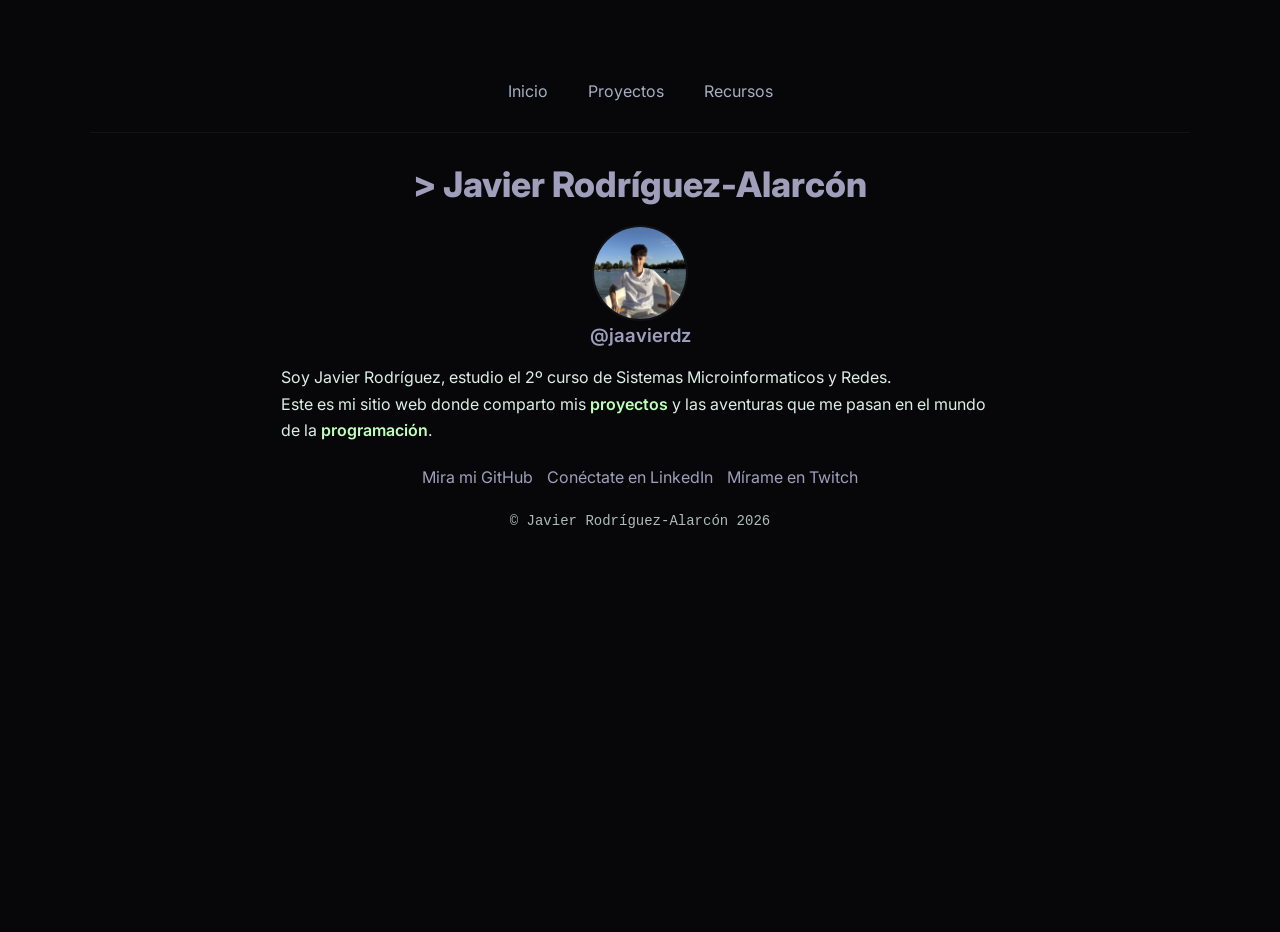
==== index.html @ 64c166ce "feat: Initial functioning web" ====
<!-- index.html -->
<!DOCTYPE html>
<html lang="en">
<head>
    <meta charset="UTF-8">
    <title>Javierdz.dev</title>
    <meta name="viewport" content="width=device-width, initial-scale=1.0">
    <link rel="icon" href="static/icono.png" type="image/png">
    <link rel="stylesheet" href="static/styles.css">
    <link rel="preconnect" href="https://fonts.googleapis.com">
    <link rel="preconnect" href="https://fonts.gstatic.com" crossorigin>
    <link href="https://fonts.googleapis.com/css2?family=Fira+Mono&family=Inter:wght@100;200;300;400;500;600;700;800;900&display=swap" rel="stylesheet">
</head>
<body>
    <div id="container">
        <div id="top-nav">
            <ul>
                <li><a href="#" class="active">Inicio</a></li>
                <li><a href="/projects">Proyectos</a></li>
                <li><a href="/resources">Recursos</a></li>
            </ul>
        </div>

        <div class="content-wrapper">
            <h1 class="title">&gt; Javier Rodríguez-Alarcón</h1>


            <img src="static/javier.jpeg" alt="Javier Rodríguez-Alarcón" class="profile-picture" />
            <h3 class="highlight"><a href="https://javierdz.dev/instagram">@jaavierdz</a></h3>

            <p class="content">
                Soy Javier Rodríguez, estudio el 2º curso de Sistemas Microinformaticos y Redes.
                <br>
                Este es mi sitio web donde comparto mis <span class="highlight">proyectos</span> y las aventuras que me pasan en el mundo de la <span class="highlight">programación</span>.
                <br>
            </p>

            <div class="socials">
                <a href="https://javierdz.dev/github" target="_blank" rel="noopener">Mira mi GitHub</a>
                <a href="https://javierdz.dev/linkedin" target="_blank" rel="noopener">Conéctate en LinkedIn</a>
                <a href="https://javierdz.dev/twitch" target="_blank" rel="noopener">Mírame en Twitch</a>
            </div>

            <pre class="footer">
&copy; Javier Rodríguez-Alarcón <script>document.write(new Date().getFullYear())</script>
            </pre>
        </div>
    </div>
</body>
</html>
---- static/styles.css ----
/* css para `static/styles.css` - centrado y mayor tamaño */
/* Autor: generado; Fecha: 2026-01-01; Licencia: MIT */

:root {
    --bg: #070709;
    --text: #E7F8EE;
    --brand: #A09EBB;
    --muted: #A8AEC1;
    --accent: #BFFFBC;
    --success: #B5D2CB;
    --focus: #FFD166;

    --max-width: 1100px;
    --container-pad: 24px;
    --read-width: 75ch;
    --radius: 12px;
    --shadow: 0 12px 36px rgba(0,0,0,0.55);
    --transition: 220ms ease;
    --font-stack: "Inter", system-ui, -apple-system, "Segoe UI", Roboto, "Helvetica Neue", Arial, sans-serif;
    --base-font-size: 16px;
}

/* reset */
*, *::before, *::after { box-sizing: border-box; }
html, body { height: 100%; }
body {
    margin: 0;
    background: var(--bg);
    color: var(--text);
    font-family: var(--font-stack);
    font-size: var(--base-font-size);
    line-height: 1.65;
    -webkit-font-smoothing: antialiased;
    -moz-osx-font-smoothing: grayscale;
    padding-inline: var(--container-pad); /* evita pegado a la izquierda */
}

/* utilidades */
.hidden { display: none !important; }
.sr-only {
    position: absolute !important;
    width: 1px; height: 1px; padding: 0; margin: -1px;
    overflow: hidden; clip: rect(0 0 0 0); white-space: nowrap; border: 0;
}
.center { text-align: center; }
.shadow { box-shadow: var(--shadow); border-radius: var(--radius); border: 1px solid rgba(255,255,255,0.03); }
.full-width { width: 100%; }

/* contenedor principal centrado */
#container {
    width: 100%;
    max-width: var(--max-width);
    margin: 32px auto;
    padding: 24px 0;
    display: flex;
    flex-direction: column;
    align-items: center; /* centra bloques hijos */
    gap: 22px;
    box-sizing: border-box;
}

/* bloque de lectura centrado visualmente */
.content-wrapper {
    margin: 0 auto;
    width: 100%;
    max-width: var(--read-width);
    padding-inline: 16px;
    text-align: center; /* títulos y elementos se centran como bloque */
    box-sizing: border-box;
}

/* párrafos mantienen lectura a la izquierda pero el bloque está centrado */
.content-wrapper p {
    text-align: left;
    margin: 0 0 14px 0;
    color: rgba(231,248,238,0.96);
    font-size: 1rem; /* relativo a base */
}

/* tipografía más grande y clara */
h1, h2, h3, h4 { color: var(--brand); font-weight: 800; margin: 0 0 12px 0; }
h1.title { font-size: 2.2rem; }
h2 { font-size: 1.6rem; }
.title { display: block; }

/* enlaces */
a, a:visited {
    color: var(--brand);
    text-decoration: none;
    transition: color var(--transition), transform var(--transition);
}
a:hover, a:focus { color: var(--accent); transform: translateY(-2px); outline: none; }
a:focus-visible { box-shadow: 0 0 0 5px rgba(255,209,102,0.10); border-radius: 6px; }

/* navegación superior centrada y con más espacio */
#top-nav {
    display: flex;
    align-items: center;
    justify-content: center;
    width: 100%;
    border-bottom: 1px solid rgba(165,210,200,0.06);
    padding: 12px 0 18px 0;
    gap: 12px;
}
#top-nav > ul {
    display: flex;
    gap: 12px;
    align-items: center;
    margin: 0; padding: 0;
    list-style: none;
    justify-content: center;
    width: auto;
}
#top-nav a {
    display: inline-block;
    padding: 10px 14px;
    color: var(--muted);
    border-radius: 10px;
    transition: background-color var(--transition), color var(--transition), transform var(--transition);
}
#top-nav a:hover { background: rgba(255,255,255,0.03); color: var(--accent); transform: translateY(-3px); }

/* foto de perfil centrada */
.profile-picture {
    width: 96px;
    height: 96px;
    border-radius: 50%;
    object-fit: cover;
    border: 2px solid rgba(255,255,255,0.04);
    display: block;
    margin: 0 auto;
}

/* tarjetas y bloques reutilizables más grandes */
.card {
    background: linear-gradient(180deg, rgba(255,255,255,0.01), rgba(255,255,255,0.005));
    padding: 18px;
    border-radius: var(--radius);
    border: 1px solid rgba(255,255,255,0.03);
    transition: transform var(--transition), box-shadow var(--transition);
    width: 100%;
}
.card:hover { transform: translateY(-8px); box-shadow: 0 22px 48px rgba(0,0,0,0.55); }

/* sociales y pie */
.socials {
    display: flex;
    gap: 14px;
    justify-content: center;
    flex-wrap: wrap;
    margin: 20px 0 10px;
}
.footer {
    text-align: center;
    font-size: 14px;
    color: rgba(231,248,238,0.75);
    margin: 20px 0 30px;
}
.highlight{
    color: var(--accent);
    font-weight: 600;
}
/* accesibilidad: texto mayor en pantallas pequeñas y suficiente padding */
@media (max-width: 900px) {
    :root { --container-pad: 20px; }
    body { padding-inline: calc(var(--container-pad)); }
    #container { margin: 22px auto; padding: 16px 0; gap: 16px; }
    .content-wrapper { padding-inline: 12px; max-width: 90ch; }
    h1.title { font-size: 1.9rem; }
    .profile-picture { width: 80px; height: 80px; }
}

/* móvil: más grande y con espacio lateral */
@media (max-width: 650px) {
    :root { --container-pad: 14px; --base-font-size: 15px; }
    body { padding-inline: calc(var(--container-pad) * 0.9); font-size: 15px; }
    #container { margin: 16px auto; padding: 12px 0; gap: 12px; }
    .content-wrapper { padding-inline: 10px; max-width: 100%; text-align: center; }
    .content-wrapper p { text-align: left; font-size: 0.98rem; }
    #top-nav { flex-direction: column; gap: 10px; }
    #top-nav > ul { flex-wrap: wrap; gap: 8px; }
    .profile-picture { width: 64px; height: 64px; }
}

/* reduce motion */
@media (prefers-reduced-motion: reduce) {
    * { transition: none !important; animation: none !important; }
}
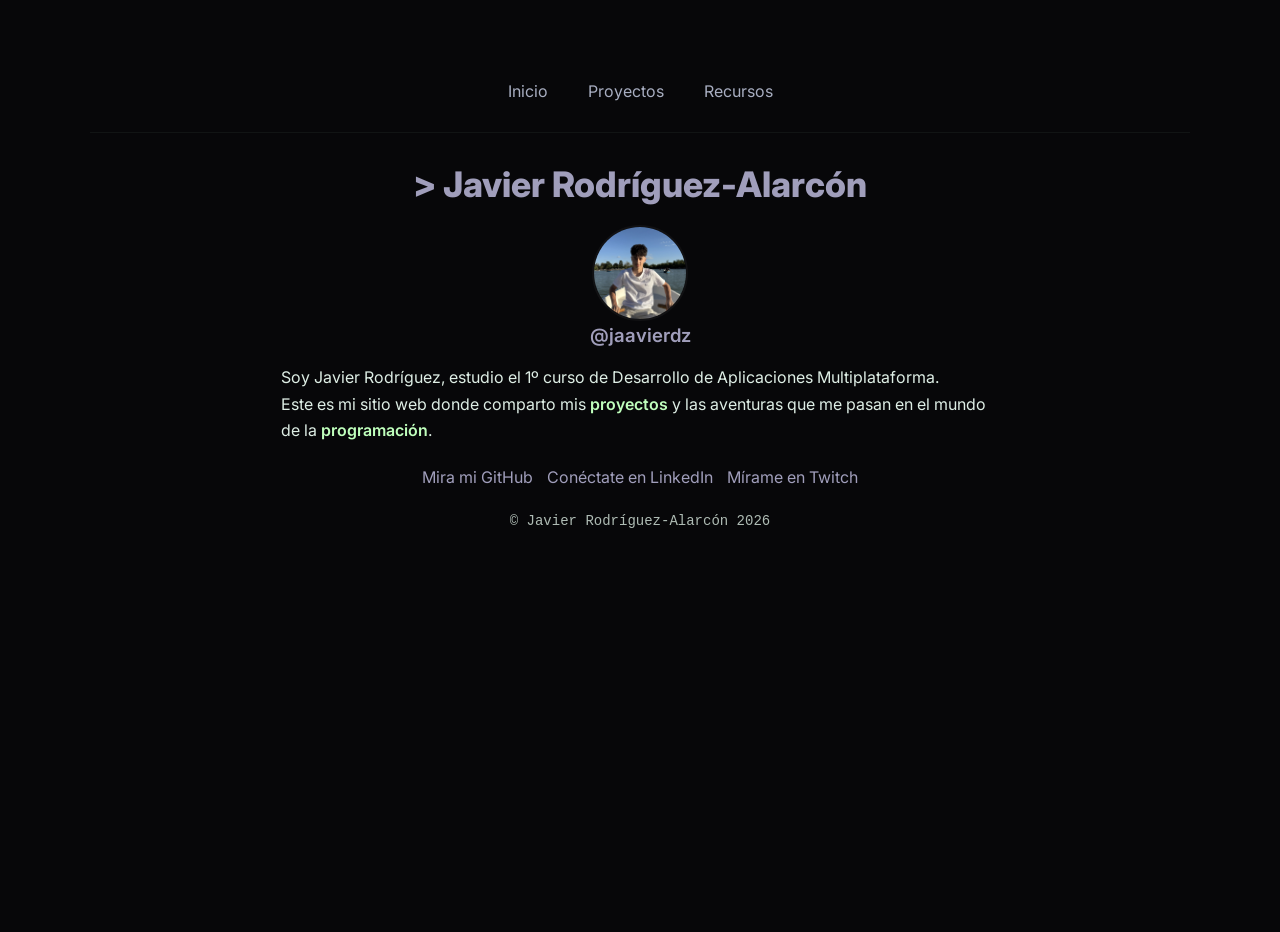
==== commit 28c25c2a: "refactor: cambiar el curso en el que estoy" ====
--- a/index.html
+++ b/index.html
@@ -29,7 +29,7 @@
             <h3 class="highlight"><a href="https://javierdz.dev/instagram">@jaavierdz</a></h3>
 
             <p class="content">
-                Soy Javier Rodríguez, estudio el 2º curso de Sistemas Microinformaticos y Redes.
+                Soy Javier Rodríguez, estudio el 1º curso de Desarrollo de Aplicaciones Multiplataforma.
                 <br>
                 Este es mi sitio web donde comparto mis <span class="highlight">proyectos</span> y las aventuras que me pasan en el mundo de la <span class="highlight">programación</span>.
                 <br>
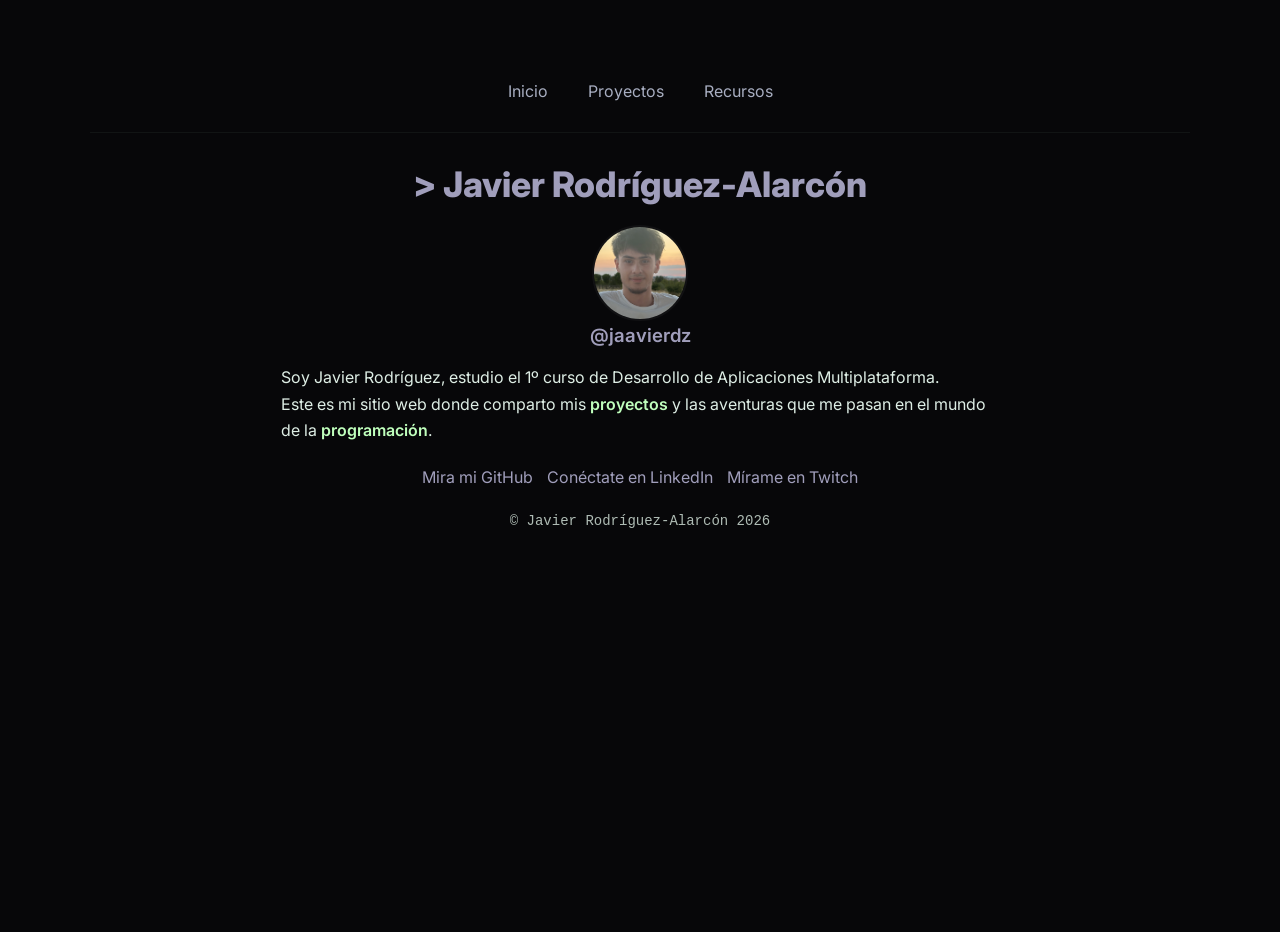
==== commit e26575f0: "refactor: cambiar mi foto" ====
--- a/index.html
+++ b/index.html
@@ -25,7 +25,7 @@
             <h1 class="title">&gt; Javier Rodríguez-Alarcón</h1>
 
 
-            <img src="static/javier.jpeg" alt="Javier Rodríguez-Alarcón" class="profile-picture" />
+            <img src="static/javier.png" alt="Javier Rodríguez-Alarcón" class="profile-picture" />
             <h3 class="highlight"><a href="https://javierdz.dev/instagram">@jaavierdz</a></h3>
 
             <p class="content">
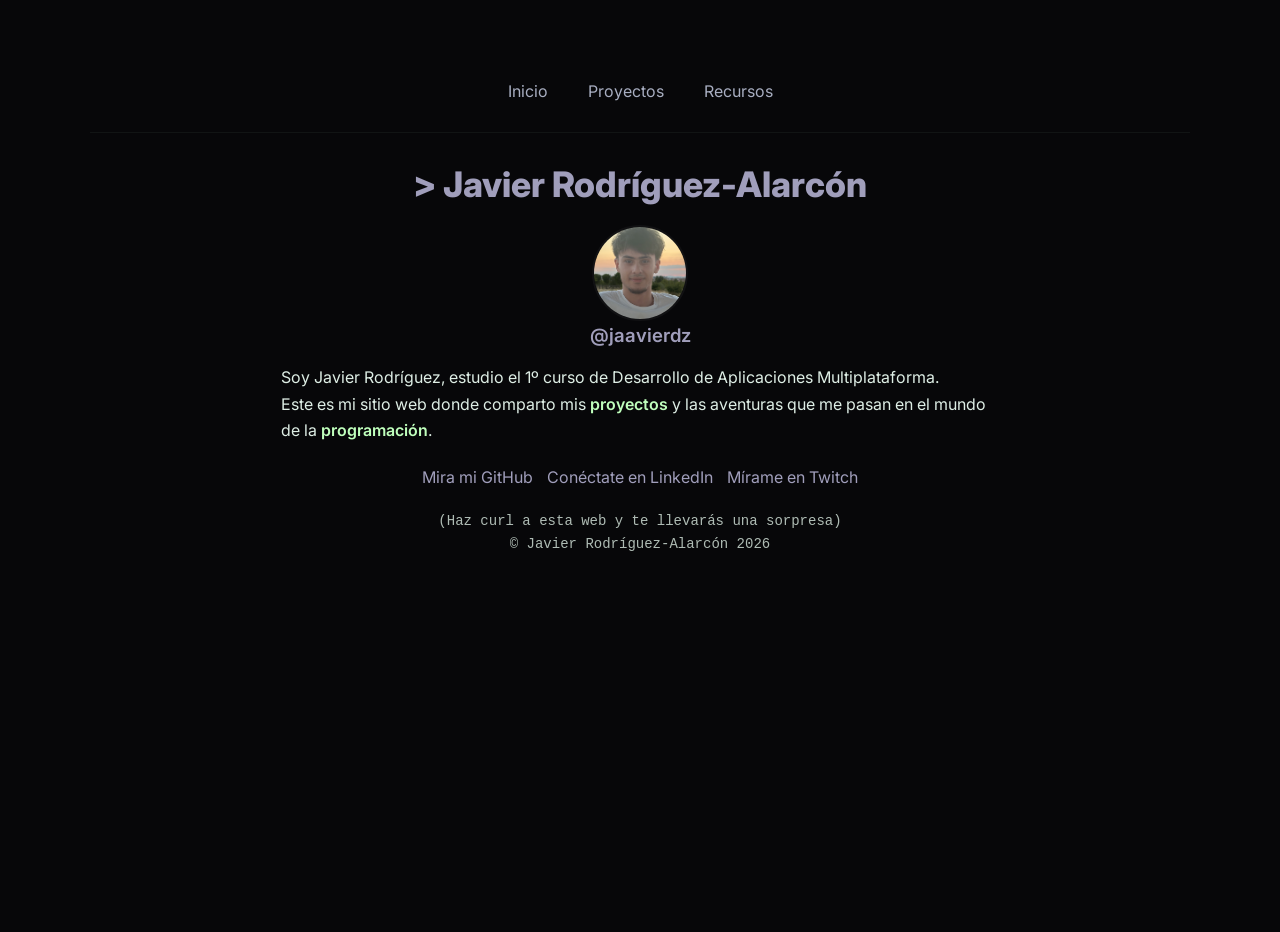
==== commit 739429f3: "refactor: incitar al curl" ====
--- a/index.html
+++ b/index.html
@@ -42,6 +42,7 @@
             </div>
 
             <pre class="footer">
+(Haz curl a esta web y te llevarás una sorpresa)
 &copy; Javier Rodríguez-Alarcón <script>document.write(new Date().getFullYear())</script>
             </pre>
         </div>
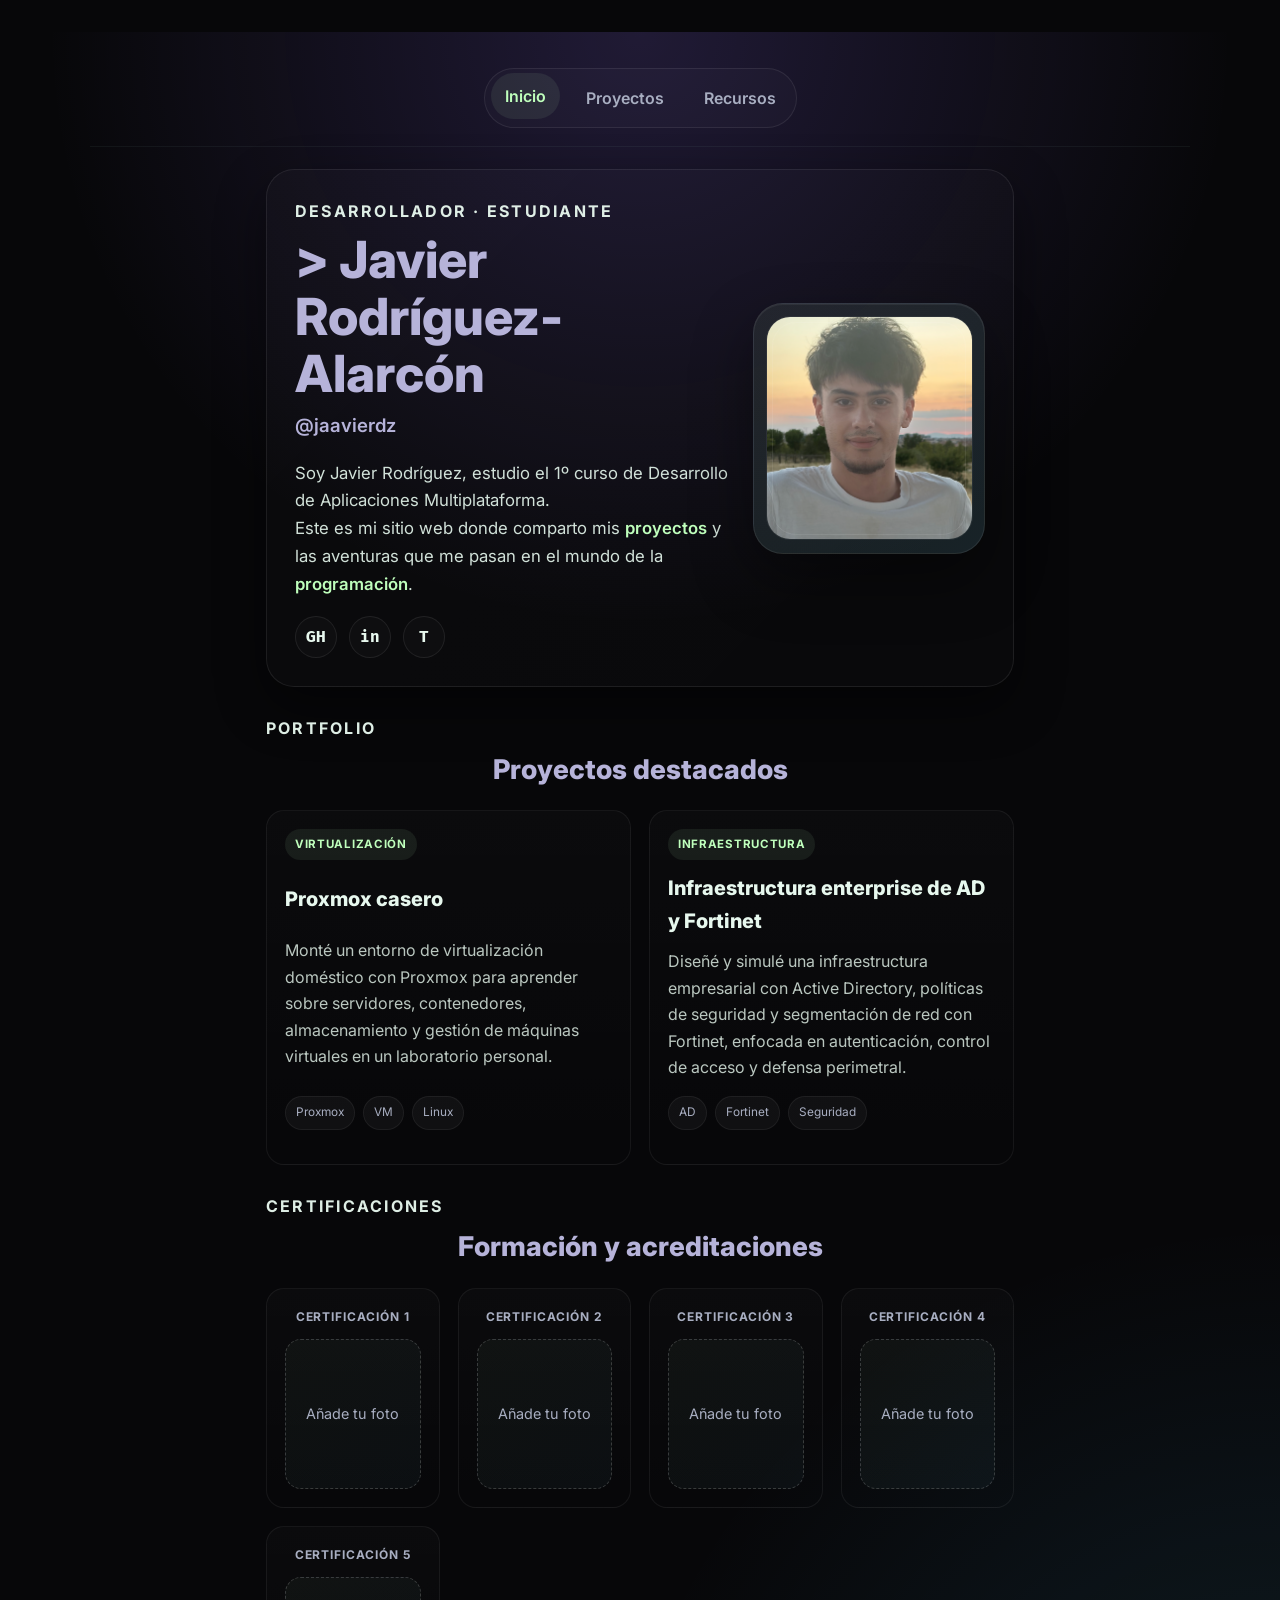
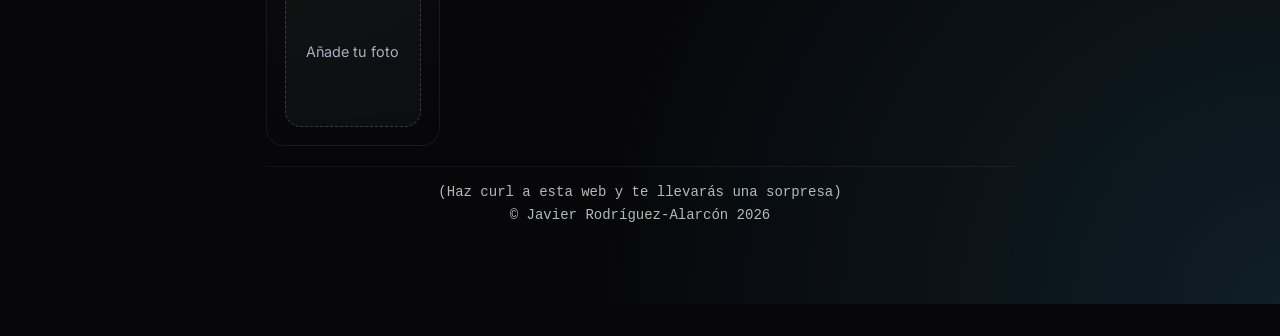
==== commit 91731ed1: "feat: enhance personal website layout and styling with new sections for projects and certifications" ====
--- a/index.html
+++ b/index.html
@@ -22,24 +22,97 @@
         </div>
 
         <div class="content-wrapper">
-            <h1 class="title">&gt; Javier Rodríguez-Alarcón</h1>
+            <section class="hero">
+                <div class="hero-copy">
+                    <p class="eyebrow">Desarrollador · Estudiante</p>
+                    <h1 class="title">&gt; Javier Rodríguez-Alarcón</h1>
+                    <h3 class="highlight"><a href="https://javierdz.dev/instagram">@jaavierdz</a></h3>
 
+                    <p class="content">
+                        Soy Javier Rodríguez, estudio el 1º curso de Desarrollo de Aplicaciones Multiplataforma.
+                        <br>
+                        Este es mi sitio web donde comparto mis <span class="highlight">proyectos</span> y las aventuras que me pasan en el mundo de la <span class="highlight">programación</span>.
+                        <br>
+                    </p>
 
-            <img src="static/javier.png" alt="Javier Rodríguez-Alarcón" class="profile-picture" />
-            <h3 class="highlight"><a href="https://javierdz.dev/instagram">@jaavierdz</a></h3>
+                    <div class="socials hero-socials" aria-label="Redes sociales">
+                        <a href="https://javierdz.dev/github" target="_blank" rel="noopener" aria-label="GitHub">GH</a>
+                        <a href="https://javierdz.dev/linkedin" target="_blank" rel="noopener" aria-label="LinkedIn">in</a>
+                        <a href="https://javierdz.dev/twitter" target="_blank" rel="noopener" aria-label="Twitter">T</a>
+                    </div>
+                </div>
 
-            <p class="content">
-                Soy Javier Rodríguez, estudio el 1º curso de Desarrollo de Aplicaciones Multiplataforma.
-                <br>
-                Este es mi sitio web donde comparto mis <span class="highlight">proyectos</span> y las aventuras que me pasan en el mundo de la <span class="highlight">programación</span>.
-                <br>
-            </p>
+                <div class="hero-visual">
+                    <div class="avatar-shell">
+                        <img src="static/javier.png" alt="Javier Rodríguez-Alarcón" class="profile-picture" />
+                    </div>
+                </div>
+            </section>
 
-            <div class="socials">
-                <a href="https://javierdz.dev/github" target="_blank" rel="noopener">Mira mi GitHub</a>
-                <a href="https://javierdz.dev/linkedin" target="_blank" rel="noopener">Conéctate en LinkedIn</a>
-                <a href="https://javierdz.dev/twitch" target="_blank" rel="noopener">Mírame en Twitch</a>
-            </div>
+            <section class="projects-section" id="proyectos">
+                <div class="section-heading">
+                    <p class="eyebrow">Portfolio</p>
+                    <h2>Proyectos destacados</h2>
+                </div>
+
+                <div class="projects-grid">
+                    <article class="project-card card">
+                        <span class="project-type">Virtualización</span>
+                        <h3>Proxmox casero</h3>
+                        <p>
+                            Monté un entorno de virtualización doméstico con Proxmox para aprender sobre servidores, contenedores, almacenamiento y gestión de máquinas virtuales en un laboratorio personal.
+                        </p>
+                        <div class="tag-list">
+                            <span>Proxmox</span>
+                            <span>VM</span>
+                            <span>Linux</span>
+                        </div>
+                    </article>
+
+                    <article class="project-card card">
+                        <span class="project-type">Infraestructura</span>
+                        <h3>Infraestructura enterprise de AD y Fortinet</h3>
+                        <p>
+                            Diseñé y simulé una infraestructura empresarial con Active Directory, políticas de seguridad y segmentación de red con Fortinet, enfocada en autenticación, control de acceso y defensa perimetral.
+                        </p>
+                        <div class="tag-list">
+                            <span>AD</span>
+                            <span>Fortinet</span>
+                            <span>Seguridad</span>
+                        </div>
+                    </article>
+                </div>
+            </section>
+
+            <section class="certifications-section">
+                <div class="section-heading">
+                    <p class="eyebrow">Certificaciones</p>
+                    <h2>Formación y acreditaciones</h2>
+                </div>
+
+                <div class="certifications-grid">
+                    <div class="certification-item card">
+                        <span class="cert-label">Certificación 1</span>
+                        <div class="cert-image placeholder-image">Añade tu foto</div>
+                    </div>
+                    <div class="certification-item card">
+                        <span class="cert-label">Certificación 2</span>
+                        <div class="cert-image placeholder-image">Añade tu foto</div>
+                    </div>
+                    <div class="certification-item card">
+                        <span class="cert-label">Certificación 3</span>
+                        <div class="cert-image placeholder-image">Añade tu foto</div>
+                    </div>
+                    <div class="certification-item card">
+                        <span class="cert-label">Certificación 4</span>
+                        <div class="cert-image placeholder-image">Añade tu foto</div>
+                    </div>
+                    <div class="certification-item card">
+                        <span class="cert-label">Certificación 5</span>
+                        <div class="cert-image placeholder-image">Añade tu foto</div>
+                    </div>
+                </div>
+            </section>
 
             <pre class="footer">
 (Haz curl a esta web y te llevarás una sorpresa)
--- a/static/styles.css
+++ b/static/styles.css
@@ -1,20 +1,24 @@
-/* css para `static/styles.css` - centrado y mayor tamaño */
-/* Autor: generado; Fecha: 2026-01-01; Licencia: MIT */
+
 
 :root {
     --bg: #070709;
+    --bg-soft: #10141b;
+    --panel: rgba(18, 24, 31, 0.82);
+    --panel-strong: rgba(11, 16, 24, 0.95);
     --text: #E7F8EE;
-    --brand: #A09EBB;
+    --brand: #b6b3d9;
     --muted: #A8AEC1;
     --accent: #BFFFBC;
+    --accent-strong: #8ce4ff;
     --success: #B5D2CB;
     --focus: #FFD166;
+    --border: rgba(255,255,255,0.08);
 
     --max-width: 1100px;
     --container-pad: 24px;
-    --read-width: 75ch;
-    --radius: 12px;
-    --shadow: 0 12px 36px rgba(0,0,0,0.55);
+    --read-width: 78ch;
+    --radius: 18px;
+    --shadow: 0 20px 50px rgba(0,0,0,0.45);
     --transition: 220ms ease;
     --font-stack: "Inter", system-ui, -apple-system, "Segoe UI", Roboto, "Helvetica Neue", Arial, sans-serif;
     --base-font-size: 16px;
@@ -22,17 +26,26 @@
 
 /* reset */
 *, *::before, *::after { box-sizing: border-box; }
-html, body { height: 100%; }
+html {
+    min-height: 100%;
+    background: var(--bg);
+}
+
 body {
+    min-height: 100vh;
     margin: 0;
-    background: var(--bg);
+    background:
+        radial-gradient(circle at top, rgba(146, 113, 255, 0.18), transparent 30%),
+        radial-gradient(circle at bottom right, rgba(73, 196, 255, 0.12), transparent 30%),
+        var(--bg);
+    background-attachment: scroll;
     color: var(--text);
     font-family: var(--font-stack);
     font-size: var(--base-font-size);
     line-height: 1.65;
     -webkit-font-smoothing: antialiased;
     -moz-osx-font-smoothing: grayscale;
-    padding-inline: var(--container-pad); /* evita pegado a la izquierda */
+    padding-inline: var(--container-pad);
 }
 
 /* utilidades */
@@ -65,22 +78,70 @@
     width: 100%;
     max-width: var(--read-width);
     padding-inline: 16px;
-    text-align: center; /* títulos y elementos se centran como bloque */
+    text-align: center;
     box-sizing: border-box;
+}
+
+.hero {
+    display: grid;
+    grid-template-columns: minmax(0, 1.5fr) minmax(180px, 0.8fr);
+    align-items: center;
+    gap: 24px;
+    background: linear-gradient(135deg, rgba(255,255,255,0.02), rgba(255,255,255,0.01));
+    border: 1px solid var(--border);
+    border-radius: 28px;
+    padding: 28px;
+    box-shadow: var(--shadow);
+    margin-bottom: 28px;
+}
+
+.hero-copy {
+    text-align: left;
+}
+
+.hero-copy .content {
+    margin-top: 18px;
+    font-size: 1.05rem;
+    color: rgba(231,248,238,0.9);
+}
+
+.hero-visual {
+    display: flex;
+    justify-content: center;
+    align-items: center;
+}
+
+.avatar-shell {
+    position: relative;
+    width: min(260px, 100%);
+    aspect-ratio: 1;
+    display: grid;
+    place-items: center;
+    background: linear-gradient(135deg, rgba(191,255,188,0.08), rgba(140,228,255,0.12));
+    border: 1px solid rgba(255,255,255,0.08);
+    border-radius: 30px;
+    box-shadow: inset 0 1px 0 rgba(255,255,255,0.06), 0 25px 60px rgba(0,0,0,0.4);
+}
+
+.avatar-shell::before {
+    content: "";
+    position: absolute;
+    inset: 18px;
+    border: 1px solid rgba(255,255,255,0.08);
+    border-radius: 24px;
 }
 
 /* párrafos mantienen lectura a la izquierda pero el bloque está centrado */
 .content-wrapper p {
     text-align: left;
-    margin: 0 0 14px 0;
     color: rgba(231,248,238,0.96);
-    font-size: 1rem; /* relativo a base */
+    font-size: 1rem;
 }
 
 /* tipografía más grande y clara */
 h1, h2, h3, h4 { color: var(--brand); font-weight: 800; margin: 0 0 12px 0; }
-h1.title { font-size: 2.2rem; }
-h2 { font-size: 1.6rem; }
+h1.title { font-size: clamp(2.1rem, 4vw, 3.2rem); line-height: 1.12; margin-bottom: 8px; }
+h2 { font-size: 1.7rem; }
 .title { display: block; }
 
 /* enlaces */
@@ -110,51 +171,213 @@
     list-style: none;
     justify-content: center;
     width: auto;
+    background: rgba(255,255,255,0.02);
+    border: 1px solid var(--border);
+    border-radius: 999px;
+    padding: 6px;
 }
 #top-nav a {
     display: inline-block;
     padding: 10px 14px;
     color: var(--muted);
-    border-radius: 10px;
+    border-radius: 999px;
     transition: background-color var(--transition), color var(--transition), transform var(--transition);
-}
-#top-nav a:hover { background: rgba(255,255,255,0.03); color: var(--accent); transform: translateY(-3px); }
+    font-weight: 600;
+}
+#top-nav a.active,
+#top-nav a:hover { background: rgba(191, 255, 188, 0.08); color: var(--accent); transform: translateY(-2px); }
 
 /* foto de perfil centrada */
 .profile-picture {
-    width: 96px;
-    height: 96px;
-    border-radius: 50%;
+    width: 90%;
+    height: 90%;
+    border-radius: 24px;
     object-fit: cover;
-    border: 2px solid rgba(255,255,255,0.04);
+    border: 1px solid rgba(255,255,255,0.06);
     display: block;
     margin: 0 auto;
 }
 
 /* tarjetas y bloques reutilizables más grandes */
 .card {
-    background: linear-gradient(180deg, rgba(255,255,255,0.01), rgba(255,255,255,0.005));
+    background: linear-gradient(180deg, rgba(255,255,255,0.02), rgba(255,255,255,0.005));
     padding: 18px;
     border-radius: var(--radius);
-    border: 1px solid rgba(255,255,255,0.03);
-    transition: transform var(--transition), box-shadow var(--transition);
-    width: 100%;
-}
-.card:hover { transform: translateY(-8px); box-shadow: 0 22px 48px rgba(0,0,0,0.55); }
+    border: 1px solid rgba(255,255,255,0.06);
+    transition: transform var(--transition), box-shadow var(--transition), border-color var(--transition);
+    width: 100%;
+}
+.card:hover { transform: translateY(-8px); box-shadow: 0 22px 48px rgba(0,0,0,0.55); border-color: rgba(191,255,188,0.2); }
+
+.projects-section {
+    width: 100%;
+    margin: 18px 0 8px;
+    text-align: left;
+}
+
+.section-heading {
+    margin-bottom: 18px;
+    text-align: center;
+}
+
+.eyebrow {
+    margin: 0 0 6px;
+    text-transform: uppercase;
+    letter-spacing: 0.14em;
+    font-size: 0.72rem;
+    color: var(--muted);
+    font-weight: 700;
+}
+
+.projects-grid {
+    display: grid;
+    grid-template-columns: repeat(auto-fit, minmax(220px, 1fr));
+    gap: 18px;
+}
+
+.project-card {
+    display: flex;
+    flex-direction: column;
+    align-items: flex-start;
+    justify-content: space-between;
+    text-align: left;
+    min-height: 220px;
+}
+
+.project-card h3 {
+    margin: 12px 0 10px;
+    font-size: 1.25rem;
+    color: var(--text);
+}
+
+.project-card p {
+    margin: 0 0 16px;
+    color: rgba(231,248,238,0.8);
+}
+
+.project-type {
+    display: inline-flex;
+    padding: 6px 10px;
+    border-radius: 999px;
+    background: rgba(191, 255, 188, 0.08);
+    color: var(--accent);
+    font-size: 0.72rem;
+    letter-spacing: 0.06em;
+    text-transform: uppercase;
+    font-weight: 700;
+}
+
+.tag-list {
+    display: flex;
+    flex-wrap: wrap;
+    gap: 8px;
+    margin-bottom: 16px;
+}
+
+.tag-list span {
+    background: rgba(255,255,255,0.04);
+    border: 1px solid rgba(255,255,255,0.06);
+    border-radius: 999px;
+    color: var(--muted);
+    font-size: 0.74rem;
+    padding: 6px 10px;
+}
+
+.project-link {
+    display: inline-block;
+    margin-top: auto;
+    color: var(--accent);
+    font-weight: 700;
+}
+
+.certifications-section {
+    width: 100%;
+    margin: 28px 0 10px;
+}
+
+.certifications-grid {
+    display: grid;
+    grid-template-columns: repeat(auto-fit, minmax(170px, 1fr));
+    gap: 18px;
+}
+
+.certification-item {
+    display: flex;
+    flex-direction: column;
+    gap: 12px;
+    min-height: 200px;
+}
+
+.cert-label {
+    display: block;
+    font-size: 0.75rem;
+    letter-spacing: 0.08em;
+    text-transform: uppercase;
+    color: var(--muted);
+    font-weight: 700;
+}
+
+.cert-image {
+    width: 100%;
+    min-height: 150px;
+    border-radius: 16px;
+    border: 1px dashed rgba(255,255,255,0.18);
+    background: rgba(255,255,255,0.02);
+    display: grid;
+    place-items: center;
+    color: var(--muted);
+    text-align: center;
+    padding: 14px;
+    font-size: 0.9rem;
+}
+
+.placeholder-image {
+    background: linear-gradient(135deg, rgba(191,255,188,0.04), rgba(140,228,255,0.04));
+}
 
 /* sociales y pie */
 .socials {
     display: flex;
-    gap: 14px;
+    gap: 12px;
     justify-content: center;
     flex-wrap: wrap;
-    margin: 20px 0 10px;
-}
+    margin: 30px 0 10px;
+}
+
+.socials a {
+    display: inline-flex;
+    align-items: center;
+    justify-content: center;
+    width: 42px;
+    height: 42px;
+    border-radius: 50%;
+    border: 1px solid rgba(255,255,255,0.08);
+    background: rgba(255,255,255,0.02);
+    color: var(--text);
+    font-weight: 700;
+    font-family: "Fira Mono", monospace;
+    transition: transform var(--transition), border-color var(--transition), background var(--transition);
+}
+
+.socials a:hover {
+    background: rgba(191,255,188,0.08);
+    border-color: rgba(191,255,188,0.18);
+    color: var(--accent);
+    transform: translateY(-2px);
+}
+
+.hero-socials {
+    justify-content: flex-start;
+    margin: 18px 0 0;
+}
+
 .footer {
     text-align: center;
     font-size: 14px;
     color: rgba(231,248,238,0.75);
     margin: 20px 0 30px;
+    padding: 14px 0 0;
+    border-top: 1px solid rgba(255,255,255,0.05);
 }
 .highlight{
     color: var(--accent);
@@ -166,8 +389,14 @@
     body { padding-inline: calc(var(--container-pad)); }
     #container { margin: 22px auto; padding: 16px 0; gap: 16px; }
     .content-wrapper { padding-inline: 12px; max-width: 90ch; }
-    h1.title { font-size: 1.9rem; }
-    .profile-picture { width: 80px; height: 80px; }
+    .hero {
+        grid-template-columns: 1fr;
+        text-align: center;
+        padding: 22px 18px;
+    }
+    .hero-copy { text-align: center; }
+    h1.title { font-size: 2.2rem; }
+    .avatar-shell { width: min(220px, 85%); }
 }
 
 /* móvil: más grande y con espacio lateral */
@@ -179,7 +408,8 @@
     .content-wrapper p { text-align: left; font-size: 0.98rem; }
     #top-nav { flex-direction: column; gap: 10px; }
     #top-nav > ul { flex-wrap: wrap; gap: 8px; }
-    .profile-picture { width: 64px; height: 64px; }
+    .profile-picture { width: 90%; height: 90%; }
+    .socials a { width: 100%; }
 }
 
 /* reduce motion */
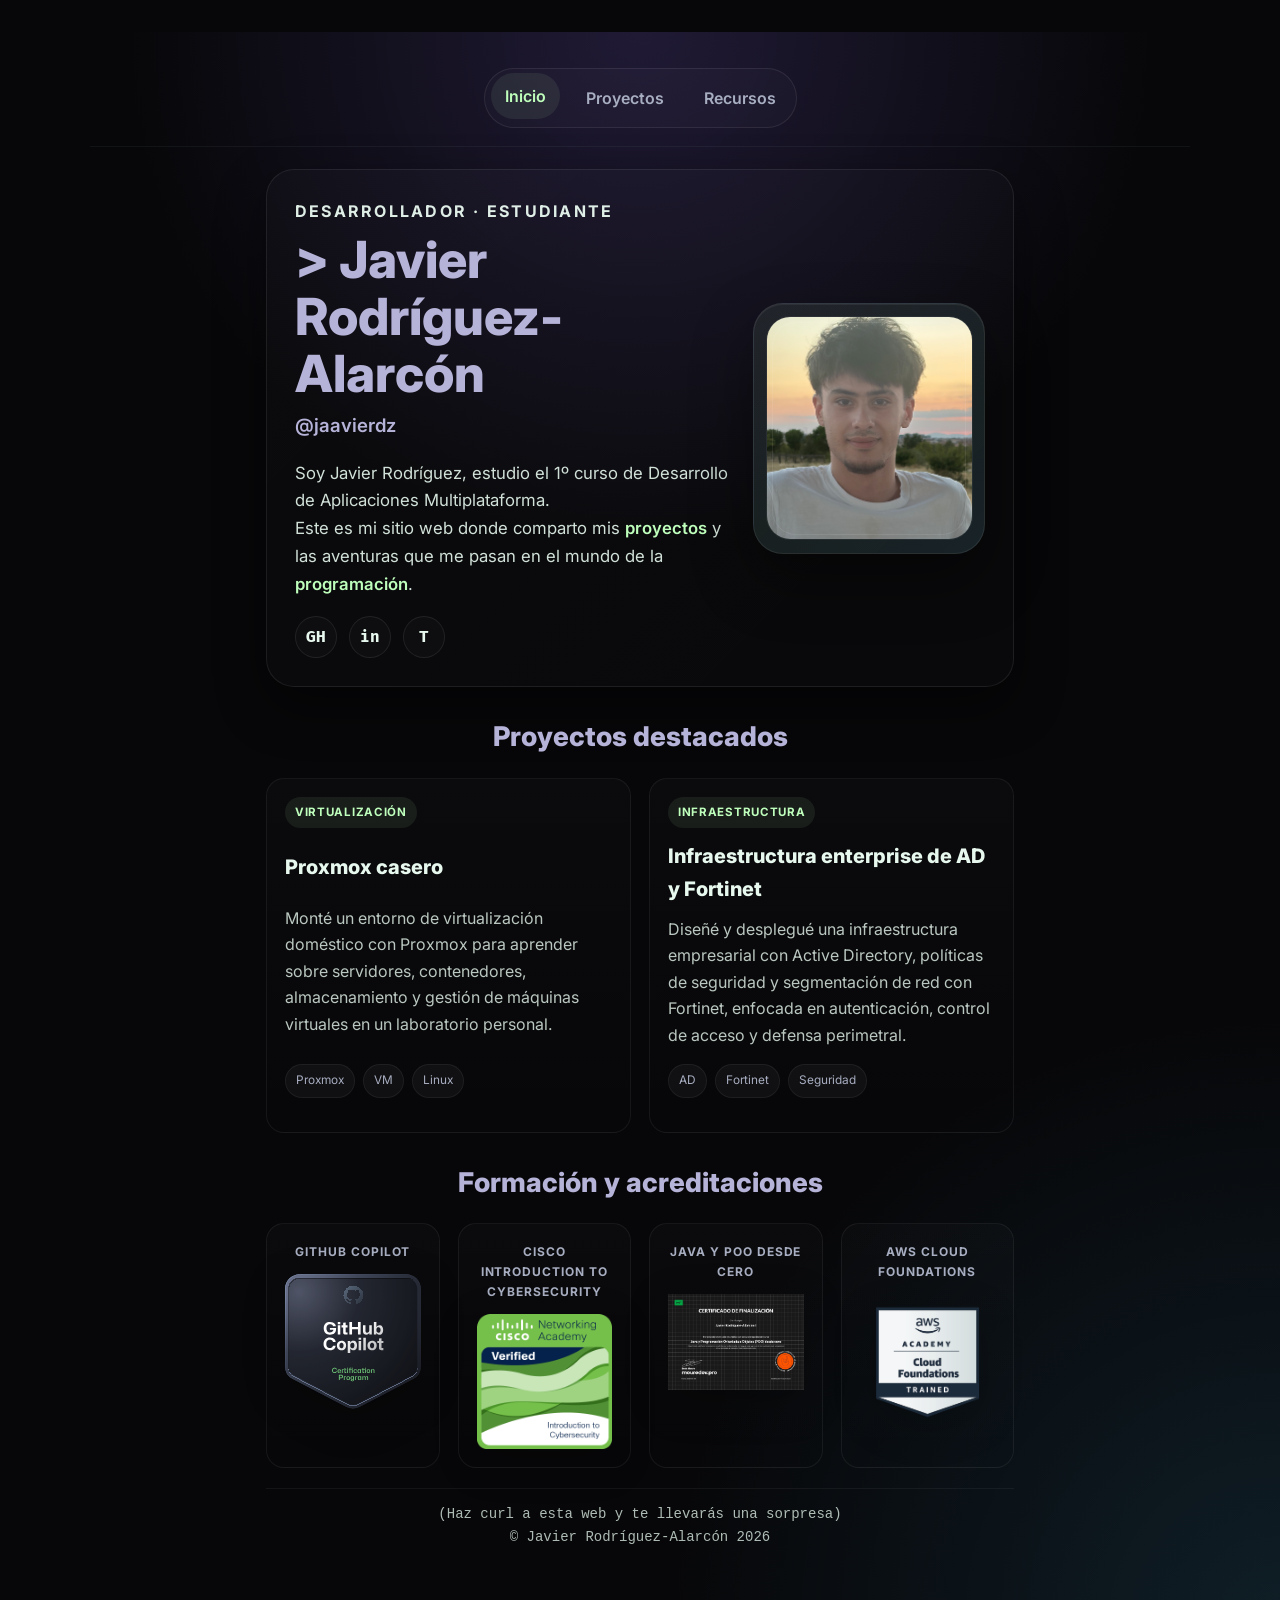
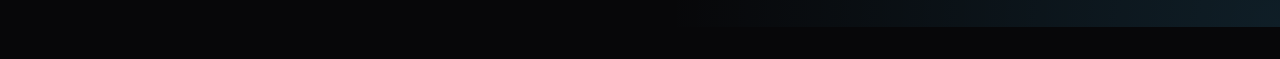
==== commit 14f84964: "Add jpoo.jpg image and update styles for certificate SVG - Added new image file: jpoo.jpg - Enhanced" ====
--- a/index.html
+++ b/index.html
@@ -51,7 +51,6 @@
 
             <section class="projects-section" id="proyectos">
                 <div class="section-heading">
-                    <p class="eyebrow">Portfolio</p>
                     <h2>Proyectos destacados</h2>
                 </div>
 
@@ -73,7 +72,7 @@
                         <span class="project-type">Infraestructura</span>
                         <h3>Infraestructura enterprise de AD y Fortinet</h3>
                         <p>
-                            Diseñé y simulé una infraestructura empresarial con Active Directory, políticas de seguridad y segmentación de red con Fortinet, enfocada en autenticación, control de acceso y defensa perimetral.
+                            Diseñé y desplegué una infraestructura empresarial con Active Directory, políticas de seguridad y segmentación de red con Fortinet, enfocada en autenticación, control de acceso y defensa perimetral.
                         </p>
                         <div class="tag-list">
                             <span>AD</span>
@@ -86,30 +85,25 @@
 
             <section class="certifications-section">
                 <div class="section-heading">
-                    <p class="eyebrow">Certificaciones</p>
                     <h2>Formación y acreditaciones</h2>
                 </div>
 
                 <div class="certifications-grid">
                     <div class="certification-item card">
-                        <span class="cert-label">Certificación 1</span>
-                        <div class="cert-image placeholder-image">Añade tu foto</div>
+                        <span class="cert-label">GitHub Copilot</span>
+                        <img src="static/github-copilot.svg" alt="GitHub Copilot" class="cert-svg" />
                     </div>
                     <div class="certification-item card">
-                        <span class="cert-label">Certificación 2</span>
-                        <div class="cert-image placeholder-image">Añade tu foto</div>
+                        <span class="cert-label">Cisco Introduction to Cybersecurity</span>
+                        <img src="static/I2CS__1_.png" alt="Cisco Introduction to Cybersecurity" class="cert-svg" />
                     </div>
                     <div class="certification-item card">
-                        <span class="cert-label">Certificación 3</span>
-                        <div class="cert-image placeholder-image">Añade tu foto</div>
+                        <span class="cert-label">Java y POO desde cero</span>
+                        <img src="static/jpoo.jpg" alt="Java y POO desde cero" class="cert-svg" />
                     </div>
                     <div class="certification-item card">
-                        <span class="cert-label">Certificación 4</span>
-                        <div class="cert-image placeholder-image">Añade tu foto</div>
-                    </div>
-                    <div class="certification-item card">
-                        <span class="cert-label">Certificación 5</span>
-                        <div class="cert-image placeholder-image">Añade tu foto</div>
+                        <span class="cert-label">AWS Cloud Foundations</span>
+                        <img src="static/blob.png" alt="AWS Cloud Foundations" class="cert-svg" />
                     </div>
                 </div>
             </section>
--- a/static/styles.css
+++ b/static/styles.css
@@ -331,6 +331,15 @@
     font-size: 0.9rem;
 }
 
+.cert-svg {
+    width: 100%;
+    max-width: 180px;
+    height: auto;
+    display: block;
+    margin: 0 auto;
+    filter: drop-shadow(0 12px 20px rgba(0,0,0,0.2));
+}
+
 .placeholder-image {
     background: linear-gradient(135deg, rgba(191,255,188,0.04), rgba(140,228,255,0.04));
 }
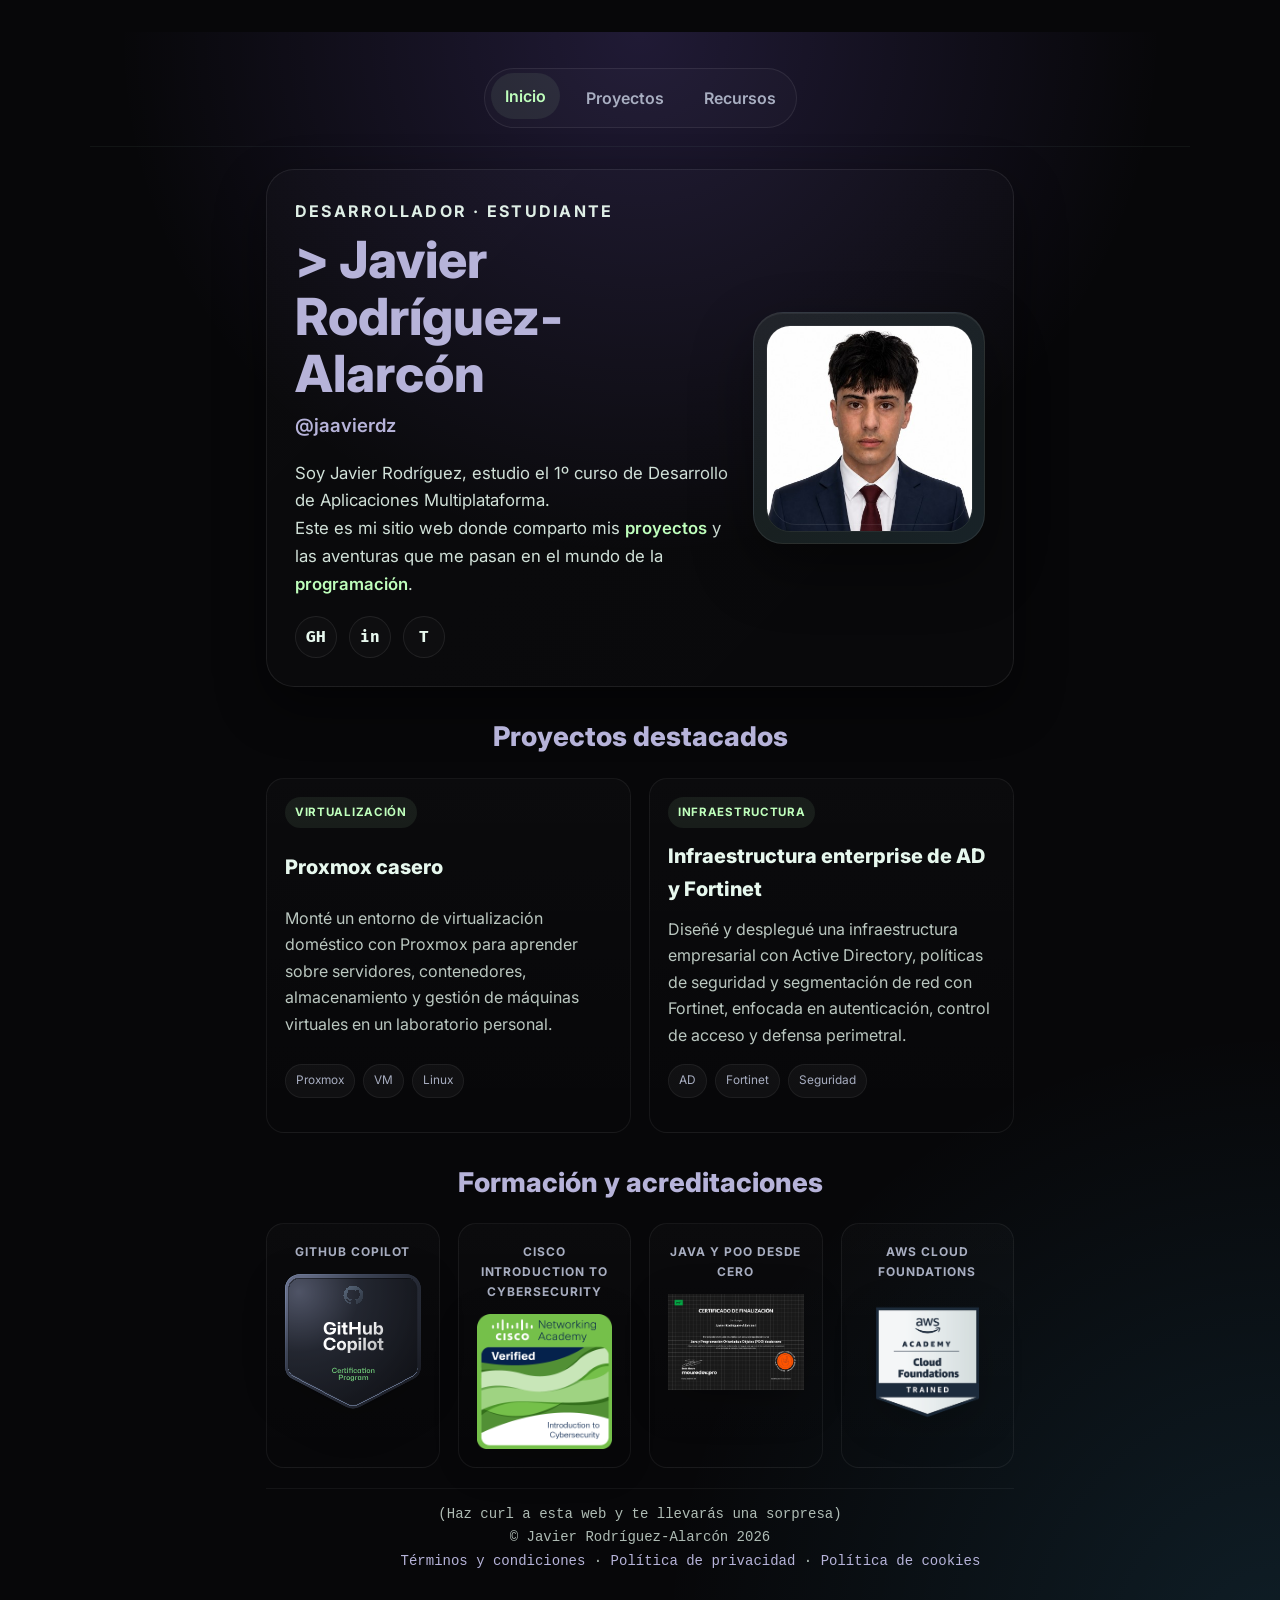
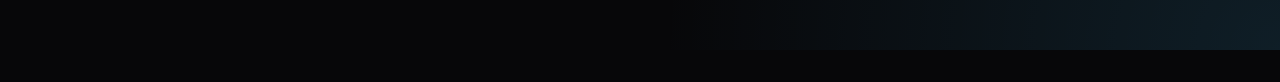
==== commit 53b66abd: "feat: add legal pages for cookies, privacy, and terms of service" ====
--- a/index.html
+++ b/index.html
@@ -1,6 +1,6 @@
 <!-- index.html -->
 <!DOCTYPE html>
-<html lang="en">
+<html lang="es">
 <head>
     <meta charset="UTF-8">
     <title>Javierdz.dev</title>
@@ -12,6 +12,7 @@
     <link href="https://fonts.googleapis.com/css2?family=Fira+Mono&family=Inter:wght@100;200;300;400;500;600;700;800;900&display=swap" rel="stylesheet">
 </head>
 <body>
+    <script src="static/bannerIfCat.js"></script>
     <div id="container">
         <div id="top-nav">
             <ul>
@@ -44,7 +45,7 @@
 
                 <div class="hero-visual">
                     <div class="avatar-shell">
-                        <img src="static/javier.png" alt="Javier Rodríguez-Alarcón" class="profile-picture" />
+                        <img src="static/javier.jpeg" alt="Javier Rodríguez-Alarcón" class="profile-picture" />
                     </div>
                 </div>
             </section>
@@ -111,6 +112,7 @@
             <pre class="footer">
 (Haz curl a esta web y te llevarás una sorpresa)
 &copy; Javier Rodríguez-Alarcón <script>document.write(new Date().getFullYear())</script>
+            <a href="/tos">Términos y condiciones</a> · <a href="/privacidad">Política de privacidad</a> · <a href="/cookies">Política de cookies</a>
             </pre>
         </div>
     </div>
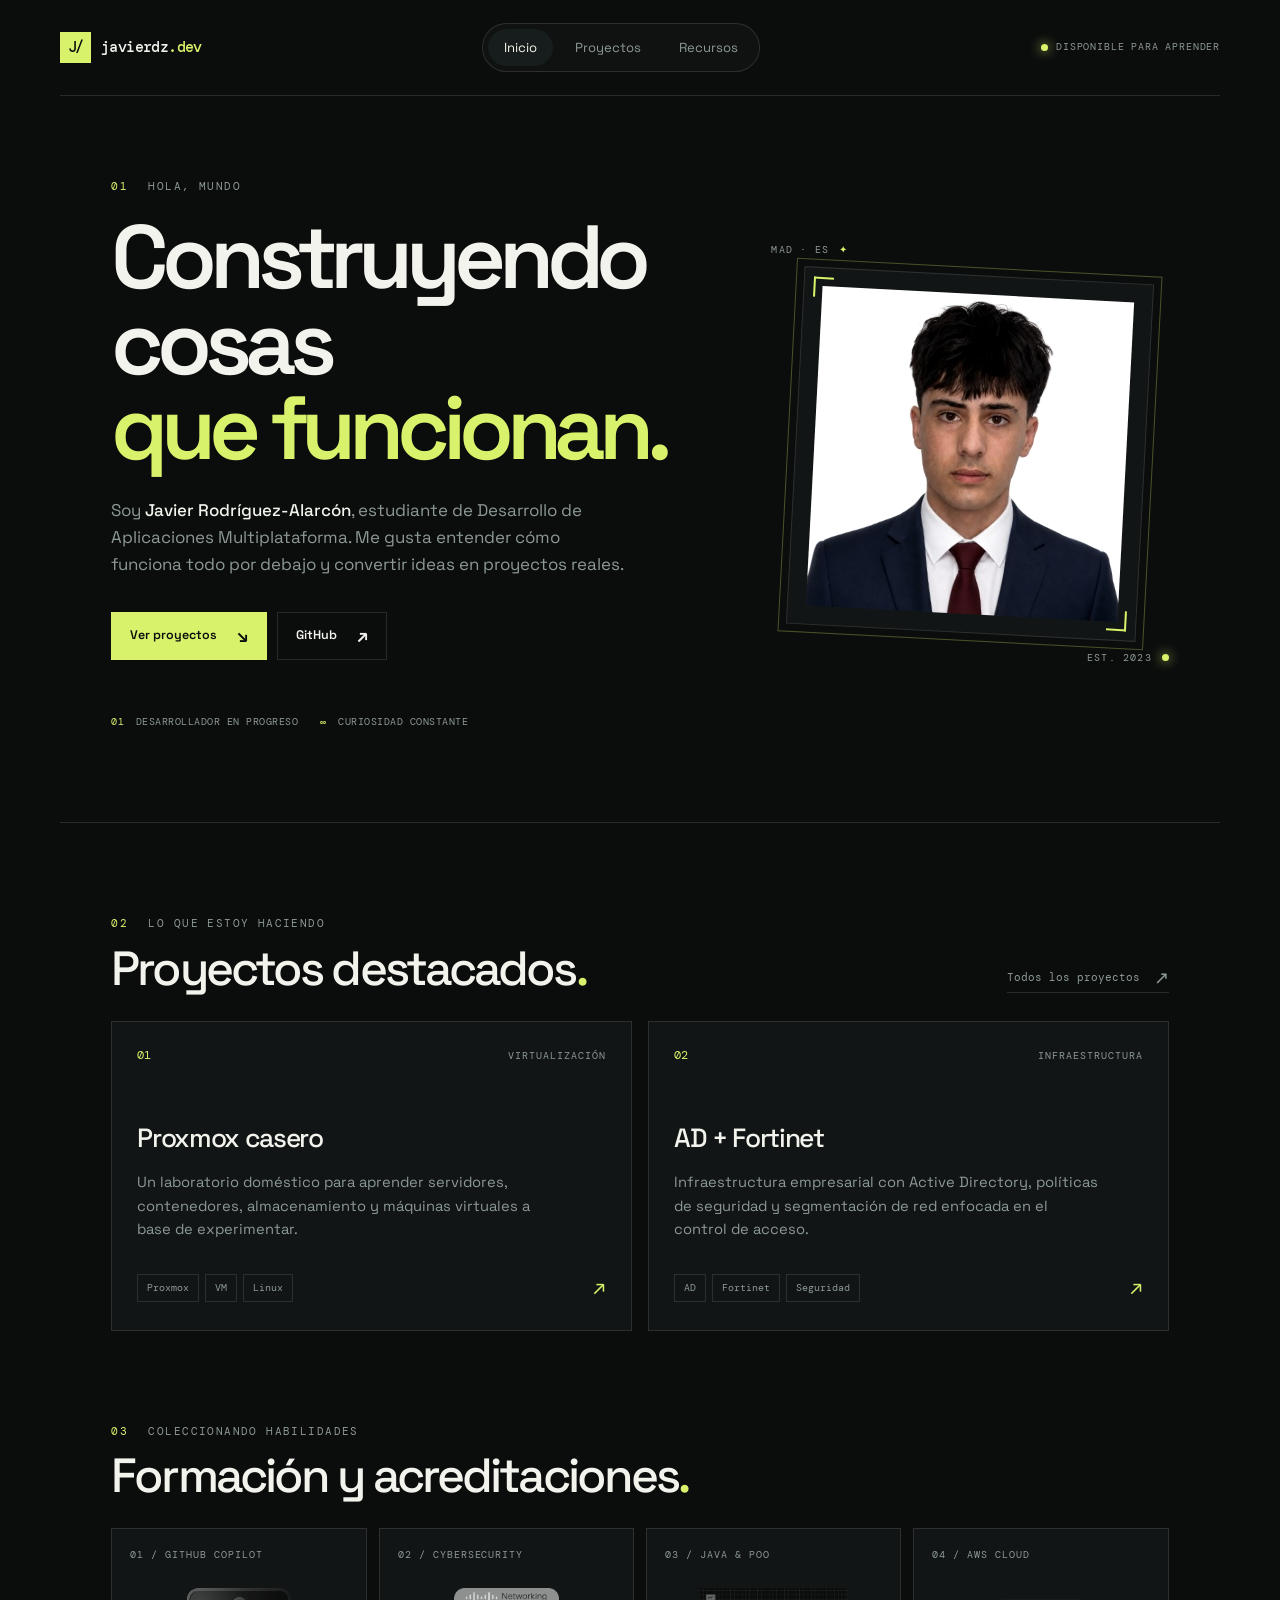
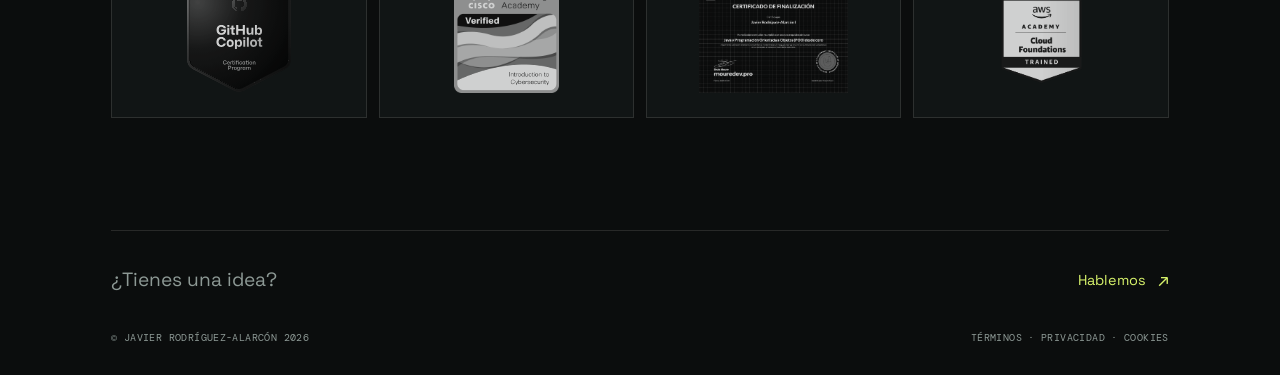
==== commit 9d2d1008: "fix: update redirect URL and enhance site structure and styling" ====
--- a/index.html
+++ b/index.html
@@ -1,120 +1,125 @@
-<!-- index.html -->
 <!DOCTYPE html>
 <html lang="es">
 <head>
     <meta charset="UTF-8">
-    <title>Javierdz.dev</title>
+    <title>Javierdz.es — Javier Rodríguez-Alarcón</title>
+    <meta name="description" content="El rincón digital de Javier Rodríguez-Alarcón: proyectos, infraestructura y aprendizaje.">
     <meta name="viewport" content="width=device-width, initial-scale=1.0">
     <link rel="icon" href="static/icono.png" type="image/png">
     <link rel="stylesheet" href="static/styles.css">
     <link rel="preconnect" href="https://fonts.googleapis.com">
     <link rel="preconnect" href="https://fonts.gstatic.com" crossorigin>
-    <link href="https://fonts.googleapis.com/css2?family=Fira+Mono&family=Inter:wght@100;200;300;400;500;600;700;800;900&display=swap" rel="stylesheet">
+    <link href="https://fonts.googleapis.com/css2?family=DM+Mono:wght@400;500&family=Space+Grotesk:wght@400;500;600;700&display=swap" rel="stylesheet">
 </head>
 <body>
     <script src="static/bannerIfCat.js"></script>
+
     <div id="container">
-        <div id="top-nav">
-            <ul>
-                <li><a href="#" class="active">Inicio</a></li>
-                <li><a href="/projects">Proyectos</a></li>
-                <li><a href="/resources">Recursos</a></li>
-            </ul>
-        </div>
+        <header id="top-nav">
+            <a class="brand" href="/" aria-label="Javierdz.es, inicio">
+                <span class="brand-mark">J/</span>
+                <span>javierdz<span class="brand-dot">.dev</span></span>
+            </a>
+            <nav aria-label="Navegación principal">
+                <ul>
+                    <li><a href="/" class="active">Inicio</a></li>
+                    <li><a href="/projects">Proyectos</a></li>
+                    <li><a href="/resources">Recursos</a></li>
+                </ul>
+            </nav>
+            <span class="availability"><i></i> disponible para aprender</span>
+        </header>
 
-        <div class="content-wrapper">
-            <section class="hero">
+        <main class="content-wrapper">
+            <section class="hero" aria-labelledby="hero-title">
                 <div class="hero-copy">
-                    <p class="eyebrow">Desarrollador · Estudiante</p>
-                    <h1 class="title">&gt; Javier Rodríguez-Alarcón</h1>
-                    <h3 class="highlight"><a href="https://javierdz.dev/instagram">@jaavierdz</a></h3>
-
-                    <p class="content">
-                        Soy Javier Rodríguez, estudio el 1º curso de Desarrollo de Aplicaciones Multiplataforma.
-                        <br>
-                        Este es mi sitio web donde comparto mis <span class="highlight">proyectos</span> y las aventuras que me pasan en el mundo de la <span class="highlight">programación</span>.
-                        <br>
+                    <p class="eyebrow"><span>01</span> Hola, mundo</p>
+                    <h1 id="hero-title">Construyendo cosas<br><em>que funcionan.</em></h1>
+                    <p class="hero-intro">
+                        Soy <strong>Javier Rodríguez-Alarcón</strong>, estudiante de Desarrollo de Aplicaciones Multiplataforma.
+                        Me gusta entender cómo funciona todo por debajo y convertir ideas en proyectos reales.
                     </p>
-
-                    <div class="socials hero-socials" aria-label="Redes sociales">
-                        <a href="https://javierdz.dev/github" target="_blank" rel="noopener" aria-label="GitHub">GH</a>
-                        <a href="https://javierdz.dev/linkedin" target="_blank" rel="noopener" aria-label="LinkedIn">in</a>
-                        <a href="https://javierdz.dev/twitter" target="_blank" rel="noopener" aria-label="Twitter">T</a>
+                    <div class="hero-actions">
+                        <a class="button button-primary" href="#proyectos">Ver proyectos <span>↘</span></a>
+                        <a class="button button-ghost" href="https://javierdz.es/github" target="_blank" rel="noopener">GitHub <span>↗</span></a>
+                    </div>
+                    <div class="hero-meta">
+                        <span><b>01</b> desarrollador en progreso</span>
+                        <span><b>∞</b> curiosidad constante</span>
                     </div>
                 </div>
 
                 <div class="hero-visual">
+                    <div class="visual-label label-top">MAD · ES <span>✦</span></div>
                     <div class="avatar-shell">
-                        <img src="static/javier.jpeg" alt="Javier Rodríguez-Alarcón" class="profile-picture" />
+                        <div class="avatar-grid"></div>
+                        <img src="static/javier.jpeg" alt="Javier Rodríguez-Alarcón" class="profile-picture">
+                        <span class="avatar-corner corner-tl"></span>
+                        <span class="avatar-corner corner-br"></span>
                     </div>
+                    <div class="visual-label label-bottom">EST. 2023 <span class="pulse"></span></div>
                 </div>
             </section>
 
-            <section class="projects-section" id="proyectos">
+            <section class="projects-section" id="proyectos" aria-labelledby="projects-title">
                 <div class="section-heading">
-                    <h2>Proyectos destacados</h2>
+                    <div>
+                        <p class="eyebrow"><span>02</span> Lo que estoy haciendo</p>
+                        <h2 id="projects-title">Proyectos destacados<span class="accent">.</span></h2>
+                    </div>
+                    <a class="section-link" href="/projects">Todos los proyectos <span>↗</span></a>
                 </div>
 
                 <div class="projects-grid">
                     <article class="project-card card">
-                        <span class="project-type">Virtualización</span>
-                        <h3>Proxmox casero</h3>
-                        <p>
-                            Monté un entorno de virtualización doméstico con Proxmox para aprender sobre servidores, contenedores, almacenamiento y gestión de máquinas virtuales en un laboratorio personal.
-                        </p>
-                        <div class="tag-list">
-                            <span>Proxmox</span>
-                            <span>VM</span>
-                            <span>Linux</span>
+                        <div class="card-top"><span class="project-number">01</span><span class="project-type">Virtualización</span></div>
+                        <div>
+                            <h3>Proxmox casero</h3>
+                            <p>Un laboratorio doméstico para aprender servidores, contenedores, almacenamiento y máquinas virtuales a base de experimentar.</p>
+                        </div>
+                        <div class="card-bottom">
+                            <div class="tag-list"><span>Proxmox</span><span>VM</span><span>Linux</span></div>
+                            <span class="card-arrow">↗</span>
                         </div>
                     </article>
 
                     <article class="project-card card">
-                        <span class="project-type">Infraestructura</span>
-                        <h3>Infraestructura enterprise de AD y Fortinet</h3>
-                        <p>
-                            Diseñé y desplegué una infraestructura empresarial con Active Directory, políticas de seguridad y segmentación de red con Fortinet, enfocada en autenticación, control de acceso y defensa perimetral.
-                        </p>
-                        <div class="tag-list">
-                            <span>AD</span>
-                            <span>Fortinet</span>
-                            <span>Seguridad</span>
+                        <div class="card-top"><span class="project-number">02</span><span class="project-type">Infraestructura</span></div>
+                        <div>
+                            <h3>AD + Fortinet</h3>
+                            <p>Infraestructura empresarial con Active Directory, políticas de seguridad y segmentación de red enfocada en el control de acceso.</p>
+                        </div>
+                        <div class="card-bottom">
+                            <div class="tag-list"><span>AD</span><span>Fortinet</span><span>Seguridad</span></div>
+                            <span class="card-arrow">↗</span>
                         </div>
                     </article>
                 </div>
             </section>
 
-            <section class="certifications-section">
+            <section class="certifications-section" aria-labelledby="learning-title">
                 <div class="section-heading">
-                    <h2>Formación y acreditaciones</h2>
+                    <div>
+                        <p class="eyebrow"><span>03</span> Coleccionando habilidades</p>
+                        <h2 id="learning-title">Formación y acreditaciones<span class="accent">.</span></h2>
+                    </div>
                 </div>
-
                 <div class="certifications-grid">
-                    <div class="certification-item card">
-                        <span class="cert-label">GitHub Copilot</span>
-                        <img src="static/github-copilot.svg" alt="GitHub Copilot" class="cert-svg" />
-                    </div>
-                    <div class="certification-item card">
-                        <span class="cert-label">Cisco Introduction to Cybersecurity</span>
-                        <img src="static/I2CS__1_.png" alt="Cisco Introduction to Cybersecurity" class="cert-svg" />
-                    </div>
-                    <div class="certification-item card">
-                        <span class="cert-label">Java y POO desde cero</span>
-                        <img src="static/jpoo.jpg" alt="Java y POO desde cero" class="cert-svg" />
-                    </div>
-                    <div class="certification-item card">
-                        <span class="cert-label">AWS Cloud Foundations</span>
-                        <img src="static/blob.png" alt="AWS Cloud Foundations" class="cert-svg" />
-                    </div>
+                    <div class="certification-item card"><span class="cert-label">01 / GitHub Copilot</span><img src="static/github-copilot.svg" alt="GitHub Copilot" class="cert-svg"></div>
+                    <div class="certification-item card"><span class="cert-label">02 / Cybersecurity</span><img src="static/I2CS__1_.png" alt="Cisco Introduction to Cybersecurity" class="cert-svg"></div>
+                    <div class="certification-item card"><span class="cert-label">03 / Java &amp; POO</span><img src="static/jpoo.jpg" alt="Java y POO desde cero" class="cert-svg"></div>
+                    <div class="certification-item card"><span class="cert-label">04 / AWS Cloud</span><img src="static/blob.png" alt="AWS Cloud Foundations" class="cert-svg"></div>
                 </div>
             </section>
 
-            <pre class="footer">
-(Haz curl a esta web y te llevarás una sorpresa)
-&copy; Javier Rodríguez-Alarcón <script>document.write(new Date().getFullYear())</script>
-            <a href="/tos">Términos y condiciones</a> · <a href="/privacidad">Política de privacidad</a> · <a href="/cookies">Política de cookies</a>
-            </pre>
-        </div>
+            <footer class="footer">
+                <div class="footer-top"><span>¿Tienes una idea?</span><a href="https://javierdz.es/linkedin" target="_blank" rel="noopener">Hablemos <span>↗</span></a></div>
+                <div class="footer-bottom">
+                    <span>© Javier Rodríguez-Alarcón <script>document.write(new Date().getFullYear())</script></span>
+                    <span><a href="/tos">Términos</a> · <a href="/privacidad">Privacidad</a> · <a href="/cookies">Cookies</a></span>
+                </div>
+            </footer>
+        </main>
     </div>
 </body>
-</html>+</html>
--- a/static/styles.css
+++ b/static/styles.css
@@ -1,427 +1,130 @@
-
-
 :root {
-    --bg: #070709;
-    --bg-soft: #10141b;
-    --panel: rgba(18, 24, 31, 0.82);
-    --panel-strong: rgba(11, 16, 24, 0.95);
-    --text: #E7F8EE;
-    --brand: #b6b3d9;
-    --muted: #A8AEC1;
-    --accent: #BFFFBC;
-    --accent-strong: #8ce4ff;
-    --success: #B5D2CB;
-    --focus: #FFD166;
-    --border: rgba(255,255,255,0.08);
-
-    --max-width: 1100px;
-    --container-pad: 24px;
-    --read-width: 78ch;
-    --radius: 18px;
-    --shadow: 0 20px 50px rgba(0,0,0,0.45);
-    --transition: 220ms ease;
-    --font-stack: "Inter", system-ui, -apple-system, "Segoe UI", Roboto, "Helvetica Neue", Arial, sans-serif;
-    --base-font-size: 16px;
+    --bg: #0b0d0d;
+    --surface: #111515;
+    --surface-light: #171c1c;
+    --text: #f2f3ec;
+    --muted: #8d9995;
+    --line: rgba(242, 243, 236, .12);
+    --lime: #d8f36b;
+    --cyan: #93e6d1;
+    --orange: #ff9c66;
+    --max-width: 1160px;
+    --font: "Space Grotesk", system-ui, sans-serif;
+    --mono: "DM Mono", monospace;
+    --ease: 220ms cubic-bezier(.2, .8, .2, 1);
 }
 
-/* reset */
-*, *::before, *::after { box-sizing: border-box; }
-html {
-    min-height: 100%;
-    background: var(--bg);
-}
-
+*, *::before { box-sizing: border-box; }
+html { scroll-behavior: smooth; background: var(--bg); }
 body {
     min-height: 100vh;
     margin: 0;
-    background:
-        radial-gradient(circle at top, rgba(146, 113, 255, 0.18), transparent 30%),
-        radial-gradient(circle at bottom right, rgba(73, 196, 255, 0.12), transparent 30%),
-        var(--bg);
-    background-attachment: scroll;
+    padding: 0 30px;
+    overflow-x: hidden;
     color: var(--text);
-    font-family: var(--font-stack);
-    font-size: var(--base-font-size);
-    line-height: 1.65;
+    background: var(--bg);
+    font-family: var(--font);
+    line-height: 1.6;
     -webkit-font-smoothing: antialiased;
-    -moz-osx-font-smoothing: grayscale;
-    padding-inline: var(--container-pad);
 }
+body::before {
+    position: fixed;
+    z-index: -1;
+    inset: 0;
+    content: "";
+    opacity: .45;
+    background-image: linear-gradient(rgba(255,255,255,.025) 1px, transparent 1px), linear-gradient(90deg, rgba(255,255,255,.025) 1px, transparent 1px);
+    background-size: 48px 48px;
+    mask-image: linear-gradient(to bottom, black, transparent 70%);
+}
+a { color: inherit; text-decoration: none; }
+a:focus-visible { outline: 2px solid var(--lime); outline-offset: 5px; }
+#container { max-width: var(--max-width); margin: 0 auto; }
+.content-wrapper { width: 100%; }
 
-/* utilidades */
-.hidden { display: none !important; }
-.sr-only {
-    position: absolute !important;
-    width: 1px; height: 1px; padding: 0; margin: -1px;
-    overflow: hidden; clip: rect(0 0 0 0); white-space: nowrap; border: 0;
-}
-.center { text-align: center; }
-.shadow { box-shadow: var(--shadow); border-radius: var(--radius); border: 1px solid rgba(255,255,255,0.03); }
-.full-width { width: 100%; }
-
-/* contenedor principal centrado */
-#container {
-    width: 100%;
-    max-width: var(--max-width);
-    margin: 32px auto;
-    padding: 24px 0;
-    display: flex;
-    flex-direction: column;
-    align-items: center; /* centra bloques hijos */
-    gap: 22px;
-    box-sizing: border-box;
-}
-
-/* bloque de lectura centrado visualmente */
-.content-wrapper {
-    margin: 0 auto;
-    width: 100%;
-    max-width: var(--read-width);
-    padding-inline: 16px;
-    text-align: center;
-    box-sizing: border-box;
-}
-
-.hero {
-    display: grid;
-    grid-template-columns: minmax(0, 1.5fr) minmax(180px, 0.8fr);
-    align-items: center;
-    gap: 24px;
-    background: linear-gradient(135deg, rgba(255,255,255,0.02), rgba(255,255,255,0.01));
-    border: 1px solid var(--border);
-    border-radius: 28px;
-    padding: 28px;
-    box-shadow: var(--shadow);
-    margin-bottom: 28px;
-}
-
-.hero-copy {
-    text-align: left;
-}
-
-.hero-copy .content {
-    margin-top: 18px;
-    font-size: 1.05rem;
-    color: rgba(231,248,238,0.9);
-}
-
-.hero-visual {
-    display: flex;
-    justify-content: center;
-    align-items: center;
-}
-
-.avatar-shell {
-    position: relative;
-    width: min(260px, 100%);
-    aspect-ratio: 1;
-    display: grid;
-    place-items: center;
-    background: linear-gradient(135deg, rgba(191,255,188,0.08), rgba(140,228,255,0.12));
-    border: 1px solid rgba(255,255,255,0.08);
-    border-radius: 30px;
-    box-shadow: inset 0 1px 0 rgba(255,255,255,0.06), 0 25px 60px rgba(0,0,0,0.4);
-}
-
-.avatar-shell::before {
-    content: "";
-    position: absolute;
-    inset: 18px;
-    border: 1px solid rgba(255,255,255,0.08);
-    border-radius: 24px;
-}
-
-/* párrafos mantienen lectura a la izquierda pero el bloque está centrado */
-.content-wrapper p {
-    text-align: left;
-    color: rgba(231,248,238,0.96);
-    font-size: 1rem;
-}
-
-/* tipografía más grande y clara */
-h1, h2, h3, h4 { color: var(--brand); font-weight: 800; margin: 0 0 12px 0; }
-h1.title { font-size: clamp(2.1rem, 4vw, 3.2rem); line-height: 1.12; margin-bottom: 8px; }
-h2 { font-size: 1.7rem; }
-.title { display: block; }
-
-/* enlaces */
-a, a:visited {
-    color: var(--brand);
-    text-decoration: none;
-    transition: color var(--transition), transform var(--transition);
-}
-a:hover, a:focus { color: var(--accent); transform: translateY(-2px); outline: none; }
-a:focus-visible { box-shadow: 0 0 0 5px rgba(255,209,102,0.10); border-radius: 6px; }
-
-/* navegación superior centrada y con más espacio */
 #top-nav {
     display: flex;
     align-items: center;
-    justify-content: center;
-    width: 100%;
-    border-bottom: 1px solid rgba(165,210,200,0.06);
-    padding: 12px 0 18px 0;
-    gap: 12px;
+    justify-content: space-between;
+    min-height: 96px;
+    border-bottom: 1px solid var(--line);
 }
-#top-nav > ul {
-    display: flex;
-    gap: 12px;
-    align-items: center;
-    margin: 0; padding: 0;
-    list-style: none;
-    justify-content: center;
-    width: auto;
-    background: rgba(255,255,255,0.02);
-    border: 1px solid var(--border);
-    border-radius: 999px;
-    padding: 6px;
+.brand { display: flex; align-items: center; gap: 10px; color: var(--text); font-family: var(--mono); font-size: .95rem; font-weight: 500; letter-spacing: -.04em; }
+.brand-mark { display: grid; width: 31px; height: 31px; place-items: center; color: var(--bg); background: var(--lime); font-weight: 500; letter-spacing: -.12em; }
+.brand-dot { color: var(--lime); }
+#top-nav nav ul { display: flex; gap: 6px; margin: 0; padding: 5px; list-style: none; border: 1px solid var(--line); border-radius: 999px; background: rgba(255,255,255,.025); }
+#top-nav nav a { display: block; padding: 8px 16px; border-radius: 999px; color: var(--muted); font-size: .82rem; transition: color var(--ease), background var(--ease); }
+#top-nav nav a:hover, #top-nav nav a.active { color: var(--text); background: var(--surface-light); }
+#top-nav > ul { display: flex; gap: 6px; margin: 0 auto; padding: 5px; list-style: none; border: 1px solid var(--line); border-radius: 999px; background: rgba(255,255,255,.025); }
+#top-nav > ul a { display: block; padding: 8px 16px; border-radius: 999px; color: var(--muted); font-size: .82rem; transition: color var(--ease), background var(--ease); }
+#top-nav > ul a:hover, #top-nav > ul a.active { color: var(--text); background: var(--surface-light); }
+.availability { display: flex; align-items: center; gap: 8px; color: var(--muted); font-family: var(--mono); font-size: .65rem; text-transform: uppercase; letter-spacing: .08em; }
+.availability i, .pulse { width: 7px; height: 7px; border-radius: 50%; background: var(--lime); box-shadow: 0 0 12px var(--lime); }
+
+.hero { display: grid; grid-template-columns: 1.2fr .8fr; gap: 5vw; align-items: center; min-height: 610px; padding: 82px 4vw 92px; border-bottom: 1px solid var(--line); }
+.eyebrow { margin: 0 0 20px; color: var(--muted); font-family: var(--mono); font-size: .68rem; text-transform: uppercase; letter-spacing: .13em; }
+.eyebrow span { margin-right: 12px; color: var(--lime); }
+h1, h2, h3, p { margin-top: 0; }
+h1 { max-width: 700px; margin-bottom: 26px; font-size: clamp(3.4rem, 7vw, 6.2rem); font-weight: 600; letter-spacing: -.08em; line-height: .95; }
+h1 em { color: var(--lime); font-style: normal; }
+.hero-intro { max-width: 520px; margin-bottom: 34px; color: var(--muted); font-size: 1.06rem; }
+.hero-intro strong { color: var(--text); font-weight: 500; }
+.hero-actions { display: flex; gap: 10px; flex-wrap: wrap; }
+.button { display: inline-flex; align-items: center; gap: 20px; padding: 13px 18px; border: 1px solid var(--line); font-size: .78rem; font-weight: 600; transition: transform var(--ease), background var(--ease), border-color var(--ease); }
+.button span, .section-link span, .footer-top a span { font-size: 1.15rem; line-height: 0; }
+.button-primary { color: var(--bg); border-color: var(--lime); background: var(--lime); }
+.button-ghost { color: var(--text); }
+.button:hover { transform: translateY(-3px); border-color: var(--lime); }
+.button-ghost:hover { background: var(--surface-light); }
+.hero-meta { display: flex; gap: 22px; margin-top: 54px; color: var(--muted); font-family: var(--mono); font-size: .63rem; text-transform: uppercase; letter-spacing: .05em; }
+.hero-meta b { margin-right: 5px; color: var(--lime); font-weight: 400; }
+.hero-visual { position: relative; display: flex; flex-direction: column; align-items: center; }
+.avatar-shell { position: relative; width: min(350px, 100%); aspect-ratio: 1; padding: 18px; border: 1px solid var(--line); background: var(--surface); transform: rotate(3deg); }
+.avatar-shell::after { position: absolute; inset: -9px; z-index: -1; border: 1px solid rgba(216,243,107,.3); content: ""; }
+.avatar-grid { position: absolute; inset: 18px; background-image: linear-gradient(rgba(216,243,107,.1) 1px, transparent 1px), linear-gradient(90deg, rgba(216,243,107,.1) 1px, transparent 1px); background-size: 24px 24px; }
+.profile-picture { position: relative; width: 100%; height: 100%; object-fit: cover; filter: grayscale(15%) contrast(1.05); }
+.avatar-corner { position: absolute; width: 20px; height: 20px; border-color: var(--lime); border-style: solid; }
+.corner-tl { top: 9px; left: 9px; border-width: 2px 0 0 2px; }.corner-br { right: 9px; bottom: 9px; border-width: 0 2px 2px 0; }
+.visual-label { display: flex; align-items: center; gap: 10px; color: var(--muted); font-family: var(--mono); font-size: .62rem; letter-spacing: .12em; }
+.label-top { align-self: flex-start; margin: 0 0 17px; }.label-bottom { align-self: flex-end; margin: 17px 0 0; }.visual-label > span { color: var(--lime); }
+
+.projects-section, .certifications-section { padding: 92px 4vw 0; }
+.section-heading { display: flex; align-items: end; justify-content: space-between; gap: 20px; margin-bottom: 28px; }
+.section-heading .eyebrow { margin-bottom: 12px; }
+h2 { margin-bottom: 0; font-size: clamp(1.9rem, 4vw, 3rem); font-weight: 500; letter-spacing: -.06em; line-height: 1; }
+.accent { color: var(--lime); }
+.section-link { display: inline-flex; align-items: center; gap: 14px; padding-bottom: 5px; border-bottom: 1px solid var(--line); color: var(--muted); font-family: var(--mono); font-size: .68rem; transition: color var(--ease), border-color var(--ease); }
+.section-link:hover { color: var(--lime); border-color: var(--lime); }
+.projects-grid { display: grid; grid-template-columns: repeat(2, 1fr); gap: 16px; }
+.card { border: 1px solid var(--line); background: var(--surface); transition: transform var(--ease), border-color var(--ease), background var(--ease); }
+.card:hover { transform: translateY(-6px); border-color: rgba(216,243,107,.48); background: var(--surface-light); }
+.project-card { display: flex; min-height: 310px; flex-direction: column; justify-content: space-between; padding: 25px; }
+.card-top, .card-bottom { display: flex; align-items: center; justify-content: space-between; gap: 12px; }
+.project-number { color: var(--lime); font-family: var(--mono); font-size: .72rem; }
+.project-type, .cert-label { color: var(--muted); font-family: var(--mono); font-size: .62rem; text-transform: uppercase; letter-spacing: .1em; }
+.project-card h3 { margin: 50px 0 12px; font-size: 1.65rem; font-weight: 500; letter-spacing: -.05em; }
+.project-card p { max-width: 430px; margin-bottom: 28px; color: var(--muted); font-size: .92rem; }
+.tag-list { display: flex; flex-wrap: wrap; gap: 6px; }.tag-list span { padding: 5px 9px; border: 1px solid var(--line); color: var(--muted); font-family: var(--mono); font-size: .61rem; }
+.card-arrow { color: var(--lime); font-size: 1.3rem; transition: transform var(--ease); }.card:hover .card-arrow { transform: translate(3px, -3px); }
+.certifications-grid { display: grid; grid-template-columns: repeat(4, 1fr); gap: 12px; }
+.certification-item { display: flex; min-height: 190px; flex-direction: column; gap: 20px; padding: 18px; }
+.cert-svg { display: block; width: 100%; height: 105px; margin: auto; object-fit: contain; filter: grayscale(1) contrast(1.15); opacity: .8; transition: filter var(--ease), opacity var(--ease); }
+.certification-item:hover .cert-svg { filter: grayscale(0); opacity: 1; }
+.footer { margin: 112px 4vw 0; padding: 34px 0 30px; border-top: 1px solid var(--line); }
+.footer-top { display: flex; align-items: center; justify-content: space-between; padding-bottom: 34px; color: var(--muted); font-size: 1.2rem; }.footer-top a { display: flex; align-items: center; gap: 12px; color: var(--lime); font-size: .9rem; }.footer-top a:hover { text-decoration: underline; }
+.footer-bottom { display: flex; justify-content: space-between; gap: 20px; color: var(--muted); font-family: var(--mono); font-size: .6rem; text-transform: uppercase; letter-spacing: .04em; }.footer-bottom a:hover { color: var(--lime); }
+
+@media (max-width: 760px) {
+    body { padding: 0 16px; }
+    #top-nav { min-height: 78px; }.availability { display: none; }#top-nav nav a { padding: 7px 10px; }
+    .hero { grid-template-columns: 1fr; gap: 60px; padding: 70px 4vw 80px; }.hero-visual { max-width: 350px; margin: 0 auto; }
+    h1 { font-size: clamp(3.2rem, 15vw, 5rem); }.hero-meta { margin-top: 38px; }
+    .projects-section, .certifications-section { padding-top: 70px; }.projects-grid { grid-template-columns: 1fr; }.certifications-grid { grid-template-columns: repeat(2, 1fr); }
 }
-#top-nav a {
-    display: inline-block;
-    padding: 10px 14px;
-    color: var(--muted);
-    border-radius: 999px;
-    transition: background-color var(--transition), color var(--transition), transform var(--transition);
-    font-weight: 600;
+@media (max-width: 470px) {
+    #top-nav nav ul { gap: 0; }.brand { font-size: .8rem; }.brand-mark { width: 27px; height: 27px; }
+    #top-nav nav a { font-size: .7rem; padding: 7px 8px; }.hero { padding-top: 55px; }.hero-meta { flex-direction: column; gap: 7px; }
+    .section-heading { align-items: flex-start; flex-direction: column; }.section-link { margin-top: 4px; }.certifications-grid { gap: 8px; }.certification-item { min-height: 165px; padding: 13px; }.cert-svg { height: 80px; }
+    .footer { margin-top: 80px; }.footer-top, .footer-bottom { align-items: flex-start; flex-direction: column; }.footer-top { gap: 18px; }
 }
-#top-nav a.active,
-#top-nav a:hover { background: rgba(191, 255, 188, 0.08); color: var(--accent); transform: translateY(-2px); }
-
-/* foto de perfil centrada */
-.profile-picture {
-    width: 90%;
-    height: 90%;
-    border-radius: 24px;
-    object-fit: cover;
-    border: 1px solid rgba(255,255,255,0.06);
-    display: block;
-    margin: 0 auto;
-}
-
-/* tarjetas y bloques reutilizables más grandes */
-.card {
-    background: linear-gradient(180deg, rgba(255,255,255,0.02), rgba(255,255,255,0.005));
-    padding: 18px;
-    border-radius: var(--radius);
-    border: 1px solid rgba(255,255,255,0.06);
-    transition: transform var(--transition), box-shadow var(--transition), border-color var(--transition);
-    width: 100%;
-}
-.card:hover { transform: translateY(-8px); box-shadow: 0 22px 48px rgba(0,0,0,0.55); border-color: rgba(191,255,188,0.2); }
-
-.projects-section {
-    width: 100%;
-    margin: 18px 0 8px;
-    text-align: left;
-}
-
-.section-heading {
-    margin-bottom: 18px;
-    text-align: center;
-}
-
-.eyebrow {
-    margin: 0 0 6px;
-    text-transform: uppercase;
-    letter-spacing: 0.14em;
-    font-size: 0.72rem;
-    color: var(--muted);
-    font-weight: 700;
-}
-
-.projects-grid {
-    display: grid;
-    grid-template-columns: repeat(auto-fit, minmax(220px, 1fr));
-    gap: 18px;
-}
-
-.project-card {
-    display: flex;
-    flex-direction: column;
-    align-items: flex-start;
-    justify-content: space-between;
-    text-align: left;
-    min-height: 220px;
-}
-
-.project-card h3 {
-    margin: 12px 0 10px;
-    font-size: 1.25rem;
-    color: var(--text);
-}
-
-.project-card p {
-    margin: 0 0 16px;
-    color: rgba(231,248,238,0.8);
-}
-
-.project-type {
-    display: inline-flex;
-    padding: 6px 10px;
-    border-radius: 999px;
-    background: rgba(191, 255, 188, 0.08);
-    color: var(--accent);
-    font-size: 0.72rem;
-    letter-spacing: 0.06em;
-    text-transform: uppercase;
-    font-weight: 700;
-}
-
-.tag-list {
-    display: flex;
-    flex-wrap: wrap;
-    gap: 8px;
-    margin-bottom: 16px;
-}
-
-.tag-list span {
-    background: rgba(255,255,255,0.04);
-    border: 1px solid rgba(255,255,255,0.06);
-    border-radius: 999px;
-    color: var(--muted);
-    font-size: 0.74rem;
-    padding: 6px 10px;
-}
-
-.project-link {
-    display: inline-block;
-    margin-top: auto;
-    color: var(--accent);
-    font-weight: 700;
-}
-
-.certifications-section {
-    width: 100%;
-    margin: 28px 0 10px;
-}
-
-.certifications-grid {
-    display: grid;
-    grid-template-columns: repeat(auto-fit, minmax(170px, 1fr));
-    gap: 18px;
-}
-
-.certification-item {
-    display: flex;
-    flex-direction: column;
-    gap: 12px;
-    min-height: 200px;
-}
-
-.cert-label {
-    display: block;
-    font-size: 0.75rem;
-    letter-spacing: 0.08em;
-    text-transform: uppercase;
-    color: var(--muted);
-    font-weight: 700;
-}
-
-.cert-image {
-    width: 100%;
-    min-height: 150px;
-    border-radius: 16px;
-    border: 1px dashed rgba(255,255,255,0.18);
-    background: rgba(255,255,255,0.02);
-    display: grid;
-    place-items: center;
-    color: var(--muted);
-    text-align: center;
-    padding: 14px;
-    font-size: 0.9rem;
-}
-
-.cert-svg {
-    width: 100%;
-    max-width: 180px;
-    height: auto;
-    display: block;
-    margin: 0 auto;
-    filter: drop-shadow(0 12px 20px rgba(0,0,0,0.2));
-}
-
-.placeholder-image {
-    background: linear-gradient(135deg, rgba(191,255,188,0.04), rgba(140,228,255,0.04));
-}
-
-/* sociales y pie */
-.socials {
-    display: flex;
-    gap: 12px;
-    justify-content: center;
-    flex-wrap: wrap;
-    margin: 30px 0 10px;
-}
-
-.socials a {
-    display: inline-flex;
-    align-items: center;
-    justify-content: center;
-    width: 42px;
-    height: 42px;
-    border-radius: 50%;
-    border: 1px solid rgba(255,255,255,0.08);
-    background: rgba(255,255,255,0.02);
-    color: var(--text);
-    font-weight: 700;
-    font-family: "Fira Mono", monospace;
-    transition: transform var(--transition), border-color var(--transition), background var(--transition);
-}
-
-.socials a:hover {
-    background: rgba(191,255,188,0.08);
-    border-color: rgba(191,255,188,0.18);
-    color: var(--accent);
-    transform: translateY(-2px);
-}
-
-.hero-socials {
-    justify-content: flex-start;
-    margin: 18px 0 0;
-}
-
-.footer {
-    text-align: center;
-    font-size: 14px;
-    color: rgba(231,248,238,0.75);
-    margin: 20px 0 30px;
-    padding: 14px 0 0;
-    border-top: 1px solid rgba(255,255,255,0.05);
-}
-.highlight{
-    color: var(--accent);
-    font-weight: 600;
-}
-/* accesibilidad: texto mayor en pantallas pequeñas y suficiente padding */
-@media (max-width: 900px) {
-    :root { --container-pad: 20px; }
-    body { padding-inline: calc(var(--container-pad)); }
-    #container { margin: 22px auto; padding: 16px 0; gap: 16px; }
-    .content-wrapper { padding-inline: 12px; max-width: 90ch; }
-    .hero {
-        grid-template-columns: 1fr;
-        text-align: center;
-        padding: 22px 18px;
-    }
-    .hero-copy { text-align: center; }
-    h1.title { font-size: 2.2rem; }
-    .avatar-shell { width: min(220px, 85%); }
-}
-
-/* móvil: más grande y con espacio lateral */
-@media (max-width: 650px) {
-    :root { --container-pad: 14px; --base-font-size: 15px; }
-    body { padding-inline: calc(var(--container-pad) * 0.9); font-size: 15px; }
-    #container { margin: 16px auto; padding: 12px 0; gap: 12px; }
-    .content-wrapper { padding-inline: 10px; max-width: 100%; text-align: center; }
-    .content-wrapper p { text-align: left; font-size: 0.98rem; }
-    #top-nav { flex-direction: column; gap: 10px; }
-    #top-nav > ul { flex-wrap: wrap; gap: 8px; }
-    .profile-picture { width: 90%; height: 90%; }
-    .socials a { width: 100%; }
-}
-
-/* reduce motion */
-@media (prefers-reduced-motion: reduce) {
-    * { transition: none !important; animation: none !important; }
-}+@media (prefers-reduced-motion: reduce) { *, *::before, *::after { scroll-behavior: auto !important; transition: none !important; } }
